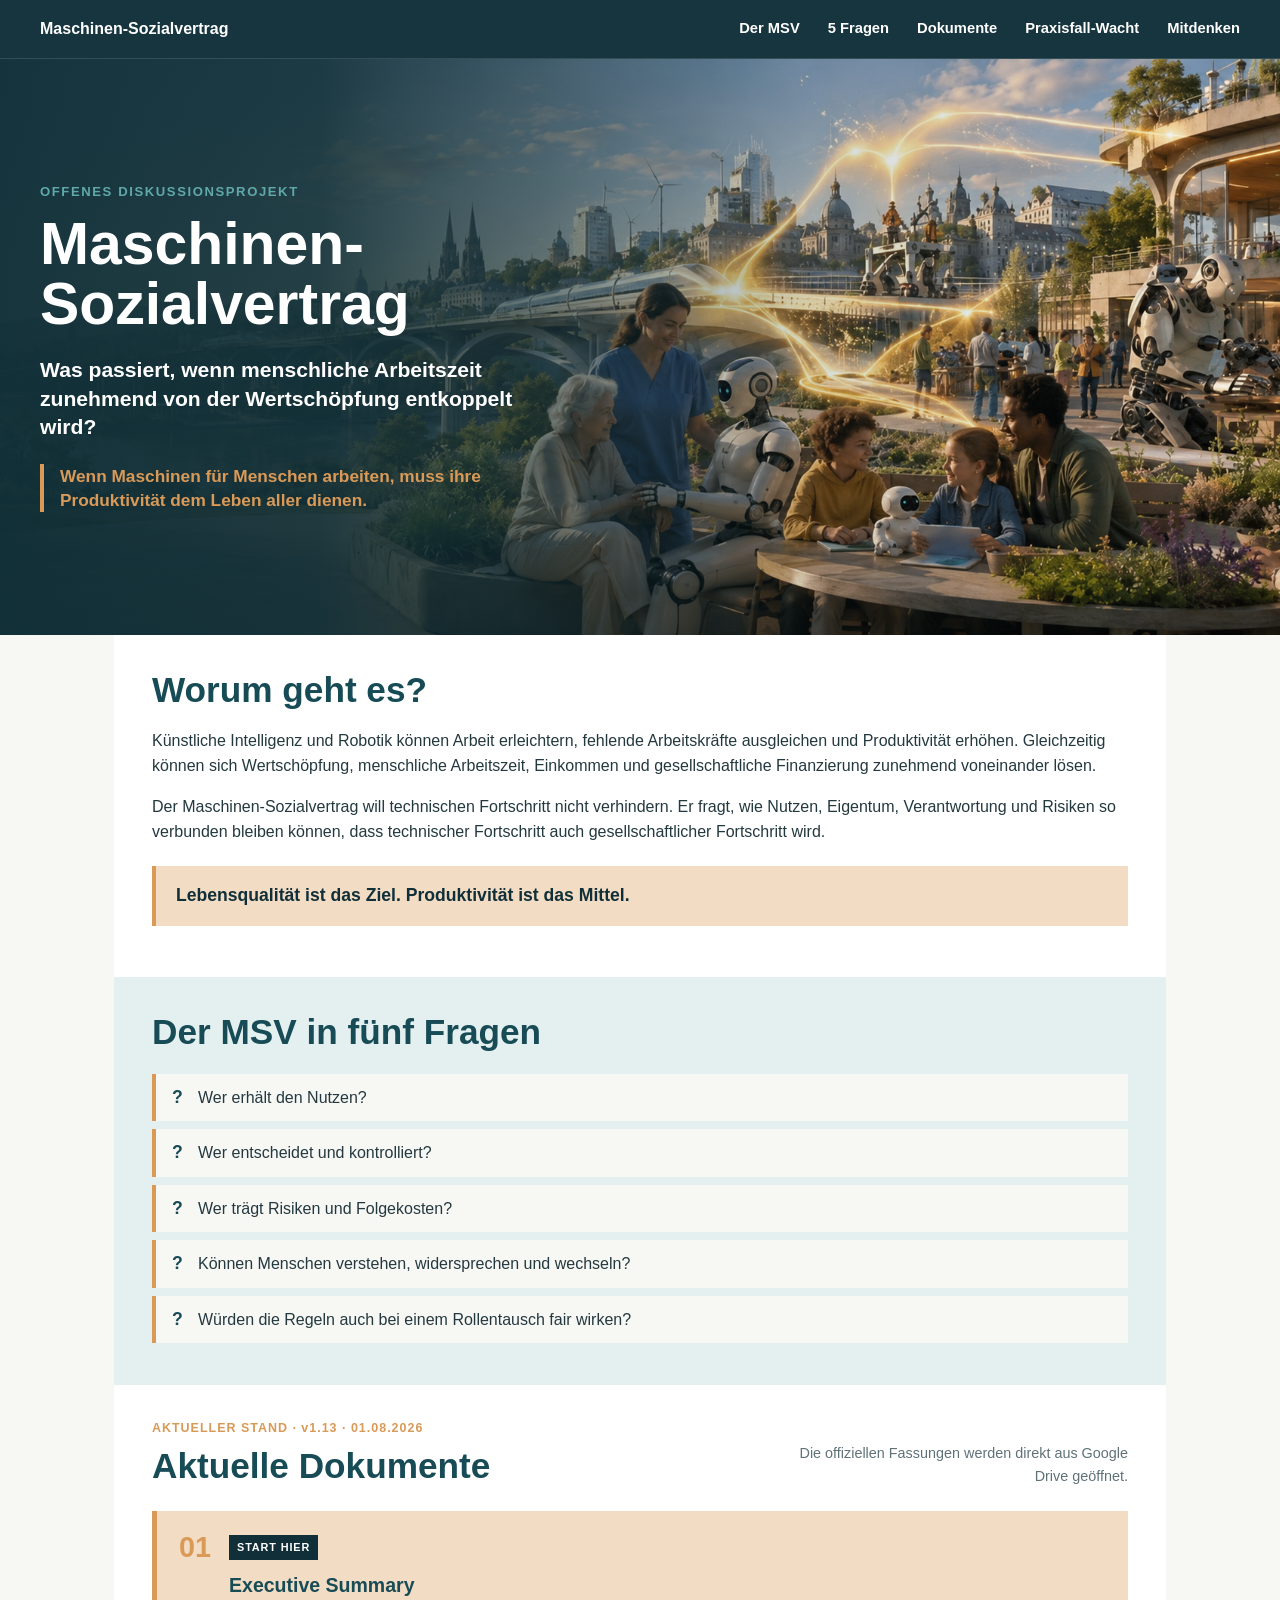
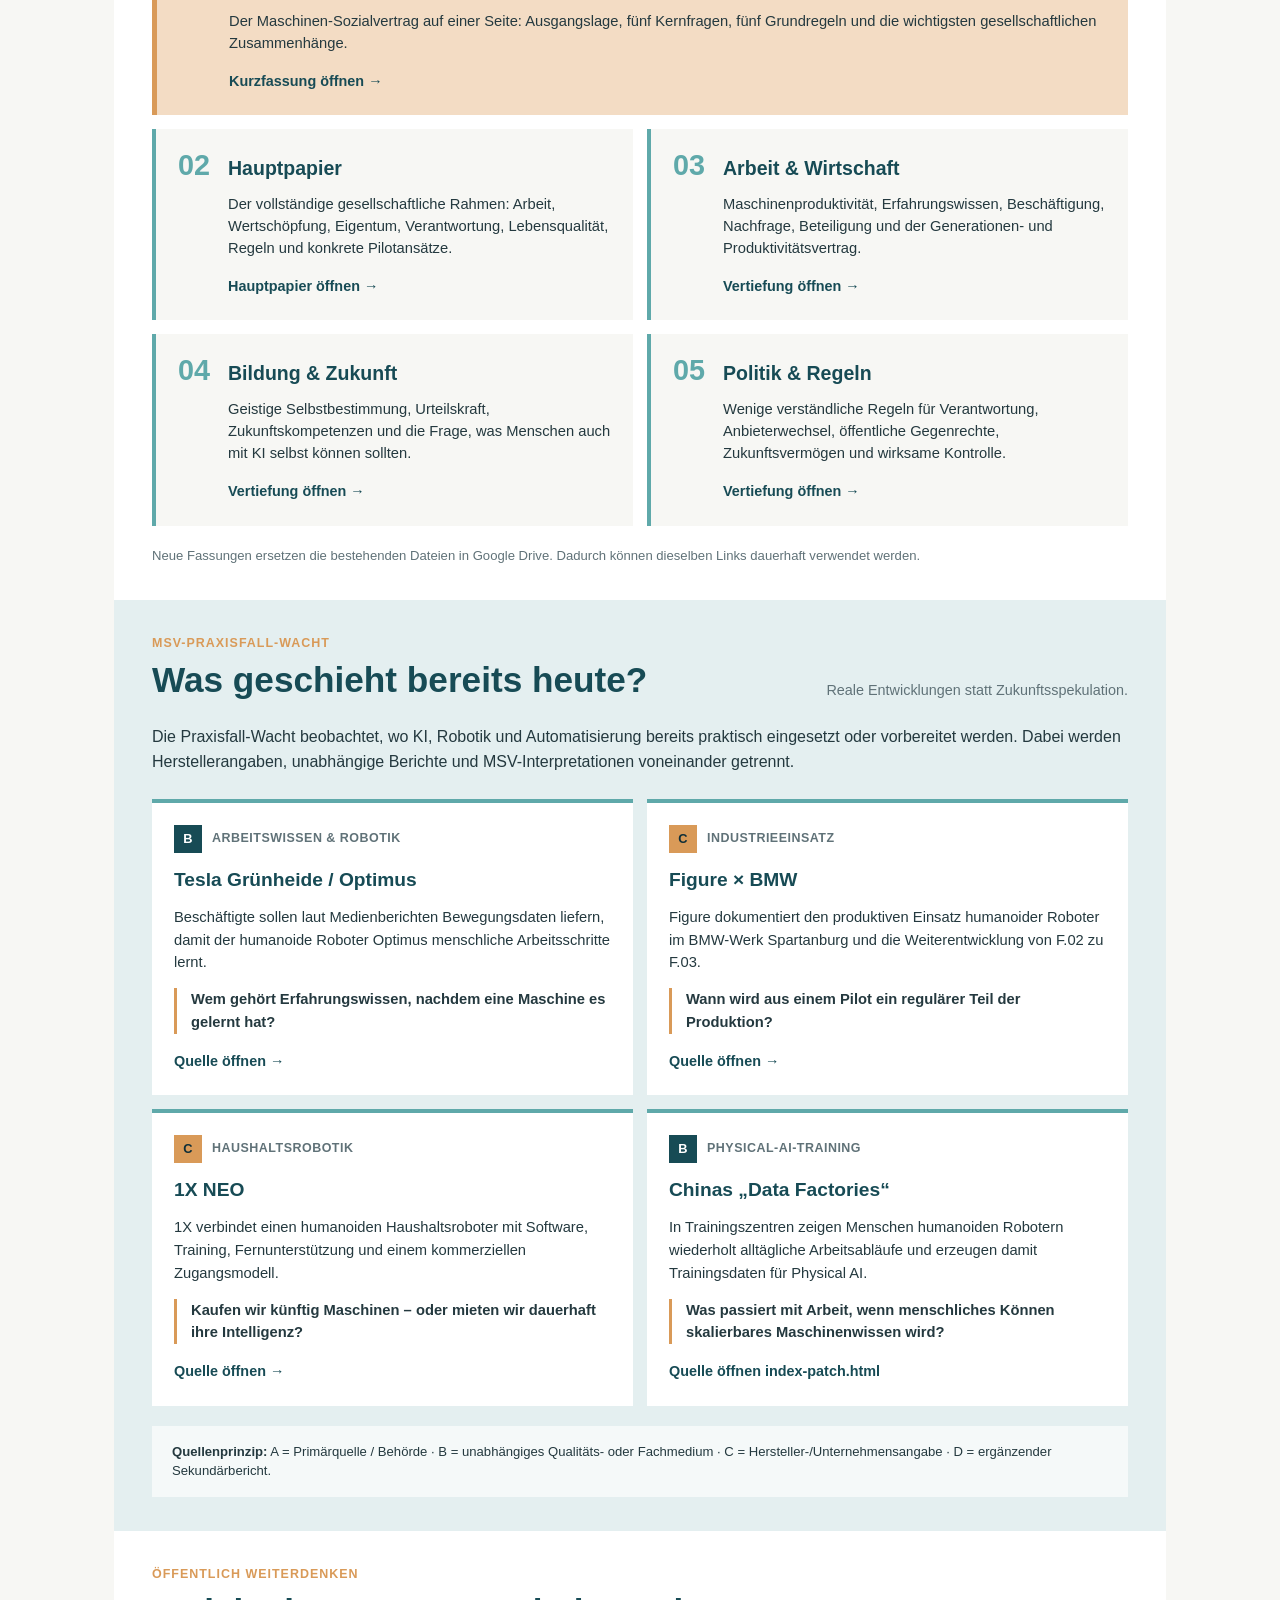
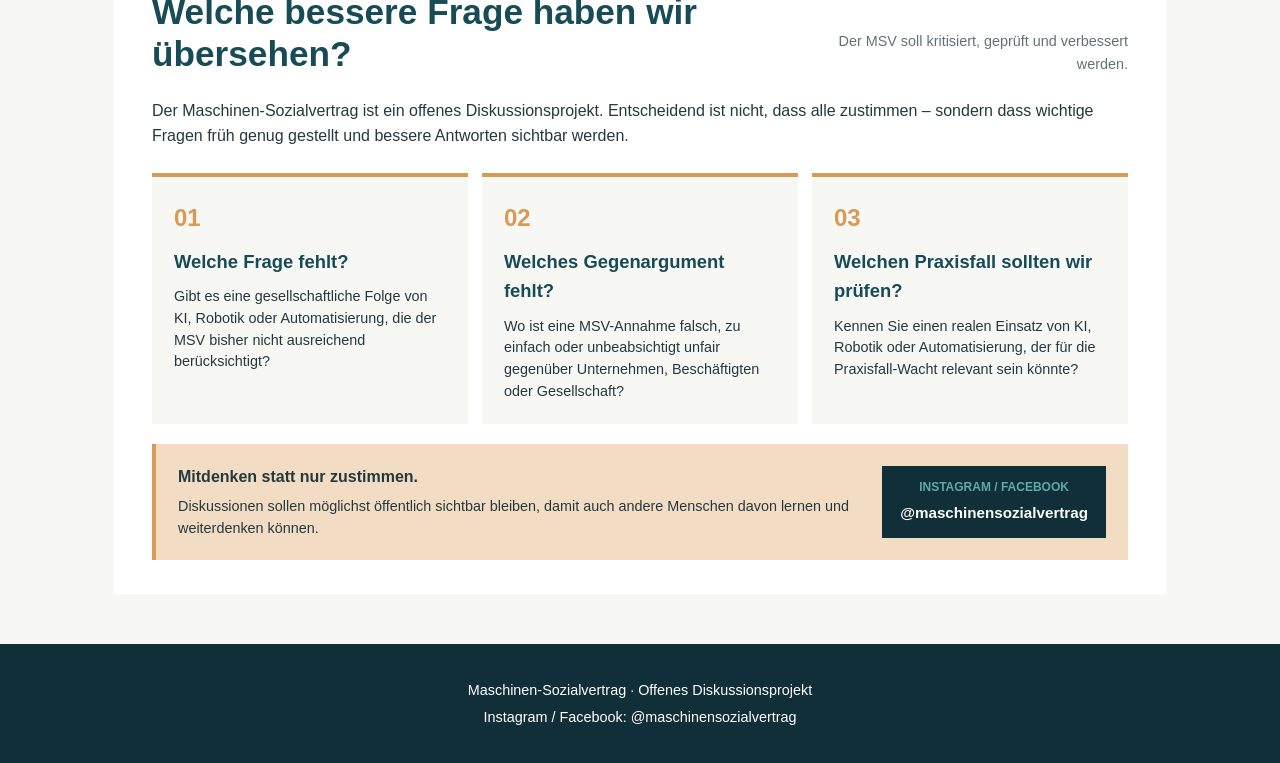
==== index.html @ fd2725a0 "Update index.html" ====
<!DOCTYPE html>
<html lang="de">
<link rel="stylesheet" href="styles.css">
  <head>
  <meta charset="UTF-8">
  <meta name="viewport" content="width=device-width, initial-scale=1.0">

  <title>Maschinen-Sozialvertrag</title>

  <meta
    name="description"
    content="Der Maschinen-Sozialvertrag – ein offenes Diskussionsprojekt über KI, Robotik, Arbeit, Produktivität, Eigentum und gesellschaftliche Teilhabe."
  >
</head>

<body>

<nav class="site-nav">
  <div class="nav-inner">

    <a class="nav-brand" href="#top">
      Maschinen-Sozialvertrag
    </a>

    <div class="nav-links">
      <a href="#msv">Der MSV</a>
      <a href="#fragen">5 Fragen</a>
      <a href="#dokumente">Dokumente</a>
      <a href="#praxisfall">Praxisfall-Wacht</a>
      <a href="#mitdenken">Mitdenken</a>
    </div>

  </div>
</nav>

<header class="hero" id="top">

  <div class="hero-image">
    <img
      src="assets/hero-msv-zukunft.png"
      alt="Menschen, Robotik, Bildung, Pflege, Infrastruktur und Natur als gemeinsame Zukunftsvision"
    >
  </div>

  <div class="hero-overlay">

    <div class="hero-content">

      <div class="hero-text">

        <p class="hero-label">
          OFFENES DISKUSSIONSPROJEKT
        </p>

        <h1>
          Maschinen-Sozialvertrag
        </h1>

        <p class="hero-question">
          Was passiert, wenn menschliche Arbeitszeit zunehmend
          von der Wertschöpfung entkoppelt wird?
        </p>

        <p class="hero-thesis">
          Wenn Maschinen für Menschen arbeiten,
          muss ihre Produktivität dem Leben aller dienen.
        </p>

      </div>

    </div>

  </div>

</header>

</header>

  <main>

<section id="msv">
  <h2>Worum geht es?</h2>

  <p>
    Künstliche Intelligenz und Robotik können Arbeit erleichtern,
    fehlende Arbeitskräfte ausgleichen und Produktivität erhöhen.
    Gleichzeitig können sich Wertschöpfung, menschliche Arbeitszeit,
    Einkommen und gesellschaftliche Finanzierung zunehmend voneinander lösen.
  </p>

  <p>
    Der Maschinen-Sozialvertrag will technischen Fortschritt nicht verhindern.
    Er fragt, wie Nutzen, Eigentum, Verantwortung und Risiken so verbunden
    bleiben können, dass technischer Fortschritt auch gesellschaftlicher
    Fortschritt wird.
  </p>

  <p class="key-sentence">
    Lebensqualität ist das Ziel. Produktivität ist das Mittel.
  </p>
</section>

<section id="fragen">
      <h2>Der MSV in fünf Fragen</h2>

      <ul>
        <li>Wer erhält den Nutzen?</li>
        <li>Wer entscheidet und kontrolliert?</li>
        <li>Wer trägt Risiken und Folgekosten?</li>
        <li>Können Menschen verstehen, widersprechen und wechseln?</li>
        <li>Würden die Regeln auch bei einem Rollentausch fair wirken?</li>
      </ul>
    </section>

<section id="dokumente" class="documents-section">

  <div class="section-heading">
    <div>
      <p class="section-kicker">AKTUELLER STAND · v1.13 · 01.08.2026</p>
      <h2>Aktuelle Dokumente</h2>
    </div>

    <p class="documents-note">
      Die offiziellen Fassungen werden direkt aus Google Drive geöffnet.
    </p>
  </div>


  <!-- EXECUTIVE SUMMARY -->

  <a
    class="document-card document-card-featured"
    href="https://drive.google.com/file/d/1GbHyioNQLmoqcVIiDAAwm7svmA0LhRkA/view?usp=drive_link"
    target="_blank"
    rel="noopener noreferrer"
  >

    <div class="document-number">01</div>

    <div class="document-content">
      <span class="document-badge">START HIER</span>

      <h3>Executive Summary</h3>

      <p>
        Der Maschinen-Sozialvertrag auf einer Seite:
        Ausgangslage, fünf Kernfragen, fünf Grundregeln
        und die wichtigsten gesellschaftlichen Zusammenhänge.
      </p>

      <span class="document-link">
        Kurzfassung öffnen →
      </span>
    </div>

  </a>


  <!-- WEITERE DOKUMENTE -->

  <div class="document-grid">

    <a
      class="document-card"
      href="https://drive.google.com/file/d/1z4O2Sq0KowBFNxK3-RKgYRv2dU5HDgee/view?usp=drive_link"
      target="_blank"
      rel="noopener noreferrer"
    >
      <div class="document-number">02</div>

      <div class="document-content">
        <h3>Hauptpapier</h3>

        <p>
          Der vollständige gesellschaftliche Rahmen:
          Arbeit, Wertschöpfung, Eigentum, Verantwortung,
          Lebensqualität, Regeln und konkrete Pilotansätze.
        </p>

        <span class="document-link">
          Hauptpapier öffnen →
        </span>
      </div>
    </a>


    <a
      class="document-card"
      href="https://drive.google.com/file/d/1X9Wtpalcb84-4y77hC5tTXEwxVjBYwqo/view?usp=drive_link"
      target="_blank"
      rel="noopener noreferrer"
    >
      <div class="document-number">03</div>

      <div class="document-content">
        <h3>Arbeit &amp; Wirtschaft</h3>

        <p>
          Maschinenproduktivität, Erfahrungswissen,
          Beschäftigung, Nachfrage, Beteiligung
          und der Generationen- und Produktivitätsvertrag.
        </p>

        <span class="document-link">
          Vertiefung öffnen →
        </span>
      </div>
    </a>


    <a
      class="document-card"
      href="https://drive.google.com/file/d/1HUsz7fVbnjDz-fP8X71SL_1HAmDeggac/view?usp=drive_link"
      target="_blank"
      rel="noopener noreferrer"
    >
      <div class="document-number">04</div>

      <div class="document-content">
        <h3>Bildung &amp; Zukunft</h3>

        <p>
          Geistige Selbstbestimmung, Urteilskraft,
          Zukunftskompetenzen und die Frage,
          was Menschen auch mit KI selbst können sollten.
        </p>

        <span class="document-link">
          Vertiefung öffnen →
        </span>
      </div>
    </a>


    <a
      class="document-card"
      href="https://drive.google.com/file/d/1q732pFcNeQPf8j9BF7kBvAkyGVcC6tcb/view?usp=drive_link"
      target="_blank"
      rel="noopener noreferrer"
    >
      <div class="document-number">05</div>

      <div class="document-content">
        <h3>Politik &amp; Regeln</h3>

        <p>
          Wenige verständliche Regeln für Verantwortung,
          Anbieterwechsel, öffentliche Gegenrechte,
          Zukunftsvermögen und wirksame Kontrolle.
        </p>

        <span class="document-link">
          Vertiefung öffnen →
        </span>
      </div>
    </a>

  </div>


  <p class="documents-footer-note">
    Neue Fassungen ersetzen die bestehenden Dateien in Google Drive.
    Dadurch können dieselben Links dauerhaft verwendet werden.
  </p>

</section>

<section id="praxisfall" class="watch-section">

  <div class="section-heading">
    <div>
      <p class="section-kicker">MSV-PRAXISFALL-WACHT</p>
      <h2>Was geschieht bereits heute?</h2>
    </div>

    <p class="documents-note">
      Reale Entwicklungen statt Zukunftsspekulation.
    </p>
  </div>

  <p>
    Die Praxisfall-Wacht beobachtet, wo KI, Robotik und Automatisierung
    bereits praktisch eingesetzt oder vorbereitet werden. Dabei werden
    Herstellerangaben, unabhängige Berichte und MSV-Interpretationen
    voneinander getrennt.
  </p>

  <div class="watch-grid">

    <article class="watch-card">
      <div class="watch-meta">
        <span class="source-badge source-b">B</span>
        <span>Arbeitswissen &amp; Robotik</span>
      </div>

      <h3>Tesla Grünheide / Optimus</h3>

      <p>
        Beschäftigte sollen laut Medienberichten Bewegungsdaten liefern,
        damit der humanoide Roboter Optimus menschliche Arbeitsschritte lernt.
      </p>

      <p class="watch-question">
        Wem gehört Erfahrungswissen, nachdem eine Maschine es gelernt hat?
      </p>

      <a
        href="https://www.handelsblatt.com/unternehmen/industrie/tesla-deutsche-mitarbeiter-sollen-humanoiden-roboter-optimus-einarbeiten/100240870.html"
        target="_blank"
        rel="noopener noreferrer"
      >
        Quelle öffnen →
      </a>
    </article>


    <article class="watch-card">
      <div class="watch-meta">
        <span class="source-badge source-c">C</span>
        <span>Industrieeinsatz</span>
      </div>

      <h3>Figure × BMW</h3>

      <p>
        Figure dokumentiert den produktiven Einsatz humanoider Roboter
        im BMW-Werk Spartanburg und die Weiterentwicklung von F.02 zu F.03.
      </p>

      <p class="watch-question">
        Wann wird aus einem Pilot ein regulärer Teil der Produktion?
      </p>

      <a
        href="https://www.figure.ai/news/production-at-bmw"
        target="_blank"
        rel="noopener noreferrer"
      >
        Quelle öffnen →
      </a>
    </article>


    <article class="watch-card">
      <div class="watch-meta">
        <span class="source-badge source-c">C</span>
        <span>Haushaltsrobotik</span>
      </div>

      <h3>1X NEO</h3>

      <p>
        1X verbindet einen humanoiden Haushaltsroboter mit Software,
        Training, Fernunterstützung und einem kommerziellen Zugangsmodell.
      </p>

      <p class="watch-question">
        Kaufen wir künftig Maschinen – oder mieten wir dauerhaft ihre Intelligenz?
      </p>

      <a
        href="https://www.1x.tech/neo"
        target="_blank"
        rel="noopener noreferrer"
      >
        Quelle öffnen →
      </a>
    </article>


    <article class="watch-card">
      <div class="watch-meta">
        <span class="source-badge source-b">B</span>
        <span>Physical-AI-Training</span>
      </div>

      <h3>Chinas „Data Factories“</h3>

      <p>
        In Trainingszentren zeigen Menschen humanoiden Robotern wiederholt
        alltägliche Arbeitsabläufe und erzeugen damit Trainingsdaten für Physical AI.
      </p>

      <p class="watch-question">
        Was passiert mit Arbeit, wenn menschliches Können skalierbares Maschinenwissen wird?
      </p>

      <a
        href="https://restofworld.org/2026/china-robots-training-centers-workers/"
        target="_blank"
        rel="noopener noreferrer"
      >
        Quelle öffnen index-patch.html
      </a>
    </article>

  </div>

  <div class="watch-principle">
    <strong>Quellenprinzip:</strong>
    A = Primärquelle / Behörde ·
    B = unabhängiges Qualitäts- oder Fachmedium ·
    C = Hersteller-/Unternehmensangabe ·
    D = ergänzender Sekundärbericht.
  </div>

</section>

<section id="mitdenken" class="think-section">

  <div class="section-heading">
    <div>
      <p class="section-kicker">ÖFFENTLICH WEITERDENKEN</p>
      <h2>Welche bessere Frage haben wir übersehen?</h2>
    </div>

    <p class="documents-note">
      Der MSV soll kritisiert, geprüft und verbessert werden.
    </p>
  </div>

  <p>
    Der Maschinen-Sozialvertrag ist ein offenes Diskussionsprojekt.
    Entscheidend ist nicht, dass alle zustimmen – sondern dass wichtige
    Fragen früh genug gestellt und bessere Antworten sichtbar werden.
  </p>

  <div class="think-grid">

    <div class="think-card">
      <span class="think-number">01</span>
      <h3>Welche Frage fehlt?</h3>
      <p>
        Gibt es eine gesellschaftliche Folge von KI, Robotik oder
        Automatisierung, die der MSV bisher nicht ausreichend berücksichtigt?
      </p>
    </div>

    <div class="think-card">
      <span class="think-number">02</span>
      <h3>Welches Gegenargument fehlt?</h3>
      <p>
        Wo ist eine MSV-Annahme falsch, zu einfach oder unbeabsichtigt
        unfair gegenüber Unternehmen, Beschäftigten oder Gesellschaft?
      </p>
    </div>

    <div class="think-card">
      <span class="think-number">03</span>
      <h3>Welchen Praxisfall sollten wir prüfen?</h3>
      <p>
        Kennen Sie einen realen Einsatz von KI, Robotik oder Automatisierung,
        der für die Praxisfall-Wacht relevant sein könnte?
      </p>
    </div>

  </div>

  <div class="think-cta">

    <div>
      <strong>Mitdenken statt nur zustimmen.</strong>
      <p>
        Diskussionen sollen möglichst öffentlich sichtbar bleiben,
        damit auch andere Menschen davon lernen und weiterdenken können.
      </p>
    </div>

    <div class="social-box">
      <span>Instagram / Facebook</span>
      <strong>@maschinensozialvertrag</strong>
    </div>

  </div>

</section>

  </main>

    <footer>
    <p>
      Maschinen-Sozialvertrag · Offenes Diskussionsprojekt
    </p>

    <p>
      Instagram / Facebook: @maschinensozialvertrag
    </p>
  </footer>

</body>
</html>
---- styles.css ----
:root {
  --navy: #102f38;
  --petrol: #174b55;
  --turquoise: #5fa9aa;
  --orange: #d99a58;
  --orange-light: #f3dcc4;
  --blue-light: #e4eff0;
  --background: #f7f7f4;
  --white: #ffffff;
  --text: #24393f;
  --muted: #607278;
}


/* =========================
   GRUNDEINSTELLUNGEN
   ========================= */

* {
  box-sizing: border-box;
}

html {
  scroll-behavior: smooth;
  scroll-padding-top: 88px;
}

body {
  margin: 0;
  font-family: Arial, Helvetica, sans-serif;
  background: var(--background);
  color: var(--text);
  line-height: 1.6;
}


/* =========================
   NAVIGATION
   ========================= */

.site-nav {
  position: sticky;
  top: 0;
  z-index: 100;
  background: rgba(16, 47, 56, 0.97);
  border-bottom: 1px solid rgba(255, 255, 255, 0.12);
}

.nav-inner {
  max-width: 1500px;
  min-height: 58px;
  margin: 0 auto;
  padding: 0 40px;

  display: flex;
  align-items: center;
  justify-content: space-between;
  gap: 30px;
}

.nav-brand {
  color: var(--white);
  text-decoration: none;
  font-size: 1rem;
  font-weight: bold;
  white-space: nowrap;
}

.nav-links {
  display: flex;
  align-items: center;
  gap: 28px;
}

.nav-links a {
  color: var(--white);
  text-decoration: none;
  font-size: 0.92rem;
  font-weight: 600;
  transition: color 0.2s ease;
}

.nav-links a:hover {
  color: var(--orange);
}


/* =========================
   HERO
   ========================= */

.hero {
  position: relative;
  min-height: 64vh;
  display: flex;
  align-items: stretch;
  overflow: hidden;
  background: var(--navy);
  color: var(--white);
  padding: 0;
  text-align: left;
}

.hero-image {
  position: absolute;
  inset: 0;
}

.hero-image img {
  width: 100%;
  height: 100%;
  object-fit: cover;
  object-position: center center;
  display: block;
}

.hero-overlay {
  position: relative;
  z-index: 1;
  width: 100%;
  display: flex;
  align-items: center;

  background:
    linear-gradient(
      90deg,
      rgba(16, 47, 56, 0.97) 0%,
      rgba(16, 47, 56, 0.91) 25%,
      rgba(16, 47, 56, 0.62) 42%,
      rgba(16, 47, 56, 0.16) 63%,
      rgba(16, 47, 56, 0.02) 100%
    );
}

.hero-content {
  width: 100%;
  margin: 0;
  padding: 58px 40px;
}

.hero-text {
  width: min(590px, 43%);
}

.hero-label {
  margin: 0 0 12px;
  color: var(--turquoise);
  font-size: 0.82rem;
  font-weight: bold;
  letter-spacing: 0.12em;
}

.hero h1 {
  margin: 0 0 22px;
  font-size: clamp(2.7rem, 4.6vw, 4.4rem);
  line-height: 1.02;
}

.hero-question {
  margin: 0 0 22px;
  font-size: clamp(1.15rem, 1.65vw, 1.55rem);
  line-height: 1.35;
  font-weight: bold;
}

.hero-thesis {
  margin: 0;
  padding-left: 16px;
  border-left: 4px solid var(--orange);
  color: var(--orange);
  font-size: clamp(1rem, 1.35vw, 1.25rem);
  line-height: 1.4;
  font-weight: bold;
}


/* =========================
   HAUPTINHALT
   ========================= */

main {
  max-width: 1100px;
  margin: 0 auto;
  padding: 0 24px 50px;
}

section {
  margin: 0;
  padding: 34px 38px;
  background: var(--white);
  border-radius: 0;
}
section + section {
  margin-top: 0;
}

section:nth-of-type(even) {
  background: var(--blue-light);
}

h2 {
  margin-top: 0;
  margin-bottom: 18px;
  color: var(--petrol);
  font-size: clamp(1.55rem, 3vw, 2.2rem);
  line-height: 1.2;
}

p {
  font-size: 1rem;
  line-height: 1.55;
}

ul {
  margin: 20px 0 0;
  padding: 0;
  list-style: none;
}

li {
  position: relative;
  margin: 8px 0;
  padding: 11px 14px 11px 42px;
  background: var(--background);
  border-left: 4px solid var(--orange);
  font-size: 1rem;
}

li::before {
  content: "?";
  position: absolute;
  left: 16px;
  top: 9px;
  color: var(--petrol);
  font-weight: bold;
  font-size: 1.1rem;
}

.key-sentence {
  margin-top: 22px;
  padding: 16px 20px;
  background: var(--orange-light);
  border-left: 4px solid var(--orange);
  color: var(--navy);
  font-size: 1.1rem;
  font-weight: bold;
}

/* =========================
   DOKUMENTE
   ========================= */

.documents-section {
  background: var(--white);
}

.section-heading {
  display: flex;
  justify-content: space-between;
  align-items: flex-end;
  gap: 30px;
  margin-bottom: 24px;
}

.section-heading h2 {
  margin-bottom: 0;
}

.section-kicker {
  margin: 0 0 6px;
  color: var(--orange);
  font-size: 0.78rem;
  font-weight: bold;
  letter-spacing: 0.08em;
}

.documents-note {
  max-width: 360px;
  margin: 0;
  color: var(--muted);
  font-size: 0.9rem;
  text-align: right;
}

.document-grid {
  display: grid;
  grid-template-columns: repeat(2, minmax(0, 1fr));
  gap: 14px;
  margin-top: 14px;
}

.document-card {
  display: flex;
  gap: 18px;

  padding: 22px;

  background: var(--background);
  border-left: 4px solid var(--turquoise);

  color: var(--text);
  text-decoration: none;

  transition:
    transform 0.2s ease,
    box-shadow 0.2s ease,
    border-color 0.2s ease;
}

.document-card:hover {
  transform: translateY(-2px);
  border-left-color: var(--orange);
  box-shadow: 0 8px 24px rgba(16, 47, 56, 0.10);
}

.document-card-featured {
  background: var(--orange-light);
  border-left: 5px solid var(--orange);
}

.document-number {
  flex: 0 0 auto;

  color: var(--turquoise);
  font-size: 1.8rem;
  font-weight: bold;
  line-height: 1;
}

.document-card-featured .document-number {
  color: var(--orange);
}

.document-content h3 {
  margin: 2px 0 8px;

  color: var(--petrol);
  font-size: 1.22rem;
}

.document-content p {
  margin: 0 0 14px;

  color: var(--text);
  font-size: 0.92rem;
  line-height: 1.5;
}

.document-badge {
  display: inline-block;

  margin-bottom: 8px;
  padding: 4px 8px;

  background: var(--navy);
  color: var(--white);

  font-size: 0.68rem;
  font-weight: bold;
  letter-spacing: 0.08em;
}

.document-link {
  color: var(--petrol);
  font-size: 0.9rem;
  font-weight: bold;
}

.document-card:hover .document-link {
  color: var(--orange);
}

.documents-footer-note {
  margin: 20px 0 0;
  color: var(--muted);
  font-size: 0.82rem;
}
/* =========================
   PRAXISFALL-WACHT
   ========================= */

.watch-section {
  background: var(--blue-light);
}

.watch-grid {
  display: grid;
  grid-template-columns: repeat(2, minmax(0, 1fr));
  gap: 14px;
  margin-top: 24px;
}

.watch-card {
  padding: 22px;
  background: var(--white);
  border-top: 4px solid var(--turquoise);
}

.watch-meta {
  display: flex;
  align-items: center;
  gap: 10px;
  margin-bottom: 12px;

  color: var(--muted);
  font-size: 0.78rem;
  font-weight: bold;
  text-transform: uppercase;
  letter-spacing: 0.04em;
}

.source-badge {
  display: inline-flex;
  align-items: center;
  justify-content: center;

  width: 28px;
  height: 28px;

  font-size: 0.8rem;
  font-weight: bold;
}

.source-b {
  background: var(--petrol);
  color: var(--white);
}

.source-c {
  background: var(--orange);
  color: var(--navy);
}

.watch-card h3 {
  margin: 0 0 10px;
  color: var(--petrol);
  font-size: 1.2rem;
}

.watch-card p {
  margin: 0 0 14px;
  font-size: 0.92rem;
}

.watch-question {
  padding-left: 14px;
  border-left: 3px solid var(--orange);
  font-weight: bold;
}

.watch-card a {
  color: var(--petrol);
  text-decoration: none;
  font-size: 0.9rem;
  font-weight: bold;
}

.watch-card a:hover {
  color: var(--orange);
}

.watch-principle {
  margin-top: 20px;
  padding: 16px 20px;

  background: rgba(255, 255, 255, 0.65);
  color: var(--text);

  font-size: 0.82rem;
  line-height: 1.5;
}
/* =========================
   MITDENKEN
   ========================= */

.think-section {
  background: var(--white);
}

.think-grid {
  display: grid;
  grid-template-columns: repeat(3, minmax(0, 1fr));
  gap: 14px;
  margin-top: 24px;
}

.think-card {
  padding: 22px;
  background: var(--background);
  border-top: 4px solid var(--orange);
}

.think-number {
  display: block;
  margin-bottom: 10px;

  color: var(--orange);
  font-size: 1.5rem;
  font-weight: bold;
}

.think-card h3 {
  margin: 0 0 10px;
  color: var(--petrol);
  font-size: 1.15rem;
}

.think-card p {
  margin: 0;
  font-size: 0.9rem;
  line-height: 1.5;
}

.think-cta {
  display: flex;
  justify-content: space-between;
  align-items: center;
  gap: 30px;

  margin-top: 20px;
  padding: 20px 22px;

  background: var(--orange-light);
  border-left: 4px solid var(--orange);
}

.think-cta p {
  margin: 5px 0 0;
  font-size: 0.9rem;
}

.social-box {
  flex: 0 0 auto;
  padding: 12px 18px;
  background: var(--navy);
  color: var(--white);
  text-align: center;
}

.social-box span {
  display: block;
  margin-bottom: 3px;
  color: var(--turquoise);
  font-size: 0.75rem;
  font-weight: bold;
  text-transform: uppercase;
}

.social-box strong {
  font-size: 0.95rem;
}
/* =========================
   FOOTER
   ========================= */

footer {
  background: var(--navy);
  color: var(--white);
  text-align: center;
  padding: 30px 24px;
}

footer p {
  margin: 5px 0;
  font-size: 0.9rem;
}


/* =========================
   MOBILE
   ========================= */

@media (max-width: 700px) {

  .section-heading {
  align-items: flex-start;
  flex-direction: column;
  gap: 8px;
}

.documents-note {
  max-width: none;
  text-align: left;
}

.document-grid {
  grid-template-columns: 1fr;
}

.document-card {
  padding: 18px;
}

.document-number {
  font-size: 1.5rem;
}

  .think-grid {
  grid-template-columns: 1fr;
}

.think-card {
  padding: 18px;
}

.think-cta {
  align-items: stretch;
  flex-direction: column;
  gap: 14px;
}

.social-box {
  width: 100%;
}
  html {
    scroll-padding-top: 125px;
  }

  .nav-inner {
    padding: 10px 18px;
    align-items: flex-start;
    flex-direction: column;
    gap: 8px;
  }

  .nav-links {
    width: 100%;
    gap: 14px;
    overflow-x: auto;
    padding-bottom: 4px;
  }

  .nav-links a {
    font-size: 0.82rem;
    white-space: nowrap;
  }

  .hero {
    min-height: 68vh;
  }

  .hero-image img {
    object-position: 62% center;
  }

  .hero-overlay {
    background:
      linear-gradient(
        180deg,
        rgba(16, 47, 56, 0.38) 0%,
        rgba(16, 47, 56, 0.72) 40%,
        rgba(16, 47, 56, 0.97) 100%
      );
  }

  .hero-content {
    width: 100%;
    padding: 48px 22px 40px;
  }

  .hero-text {
    width: 100%;
  }

  .hero h1 {
    font-size: clamp(2.35rem, 11vw, 3.5rem);
  }

  .hero-question {
    font-size: 1.15rem;
  }

  .hero-thesis {
    font-size: 1rem;
  }

  main {
    padding-left: 14px;
    padding-right: 14px;
  }
.watch-grid {
  grid-template-columns: 1fr;
}

.watch-card {
  padding: 18px;
}
section {
  margin: 0;
  padding: 24px 20px;
}

  section[id] {
    scroll-margin-top: 125px;
  }
}
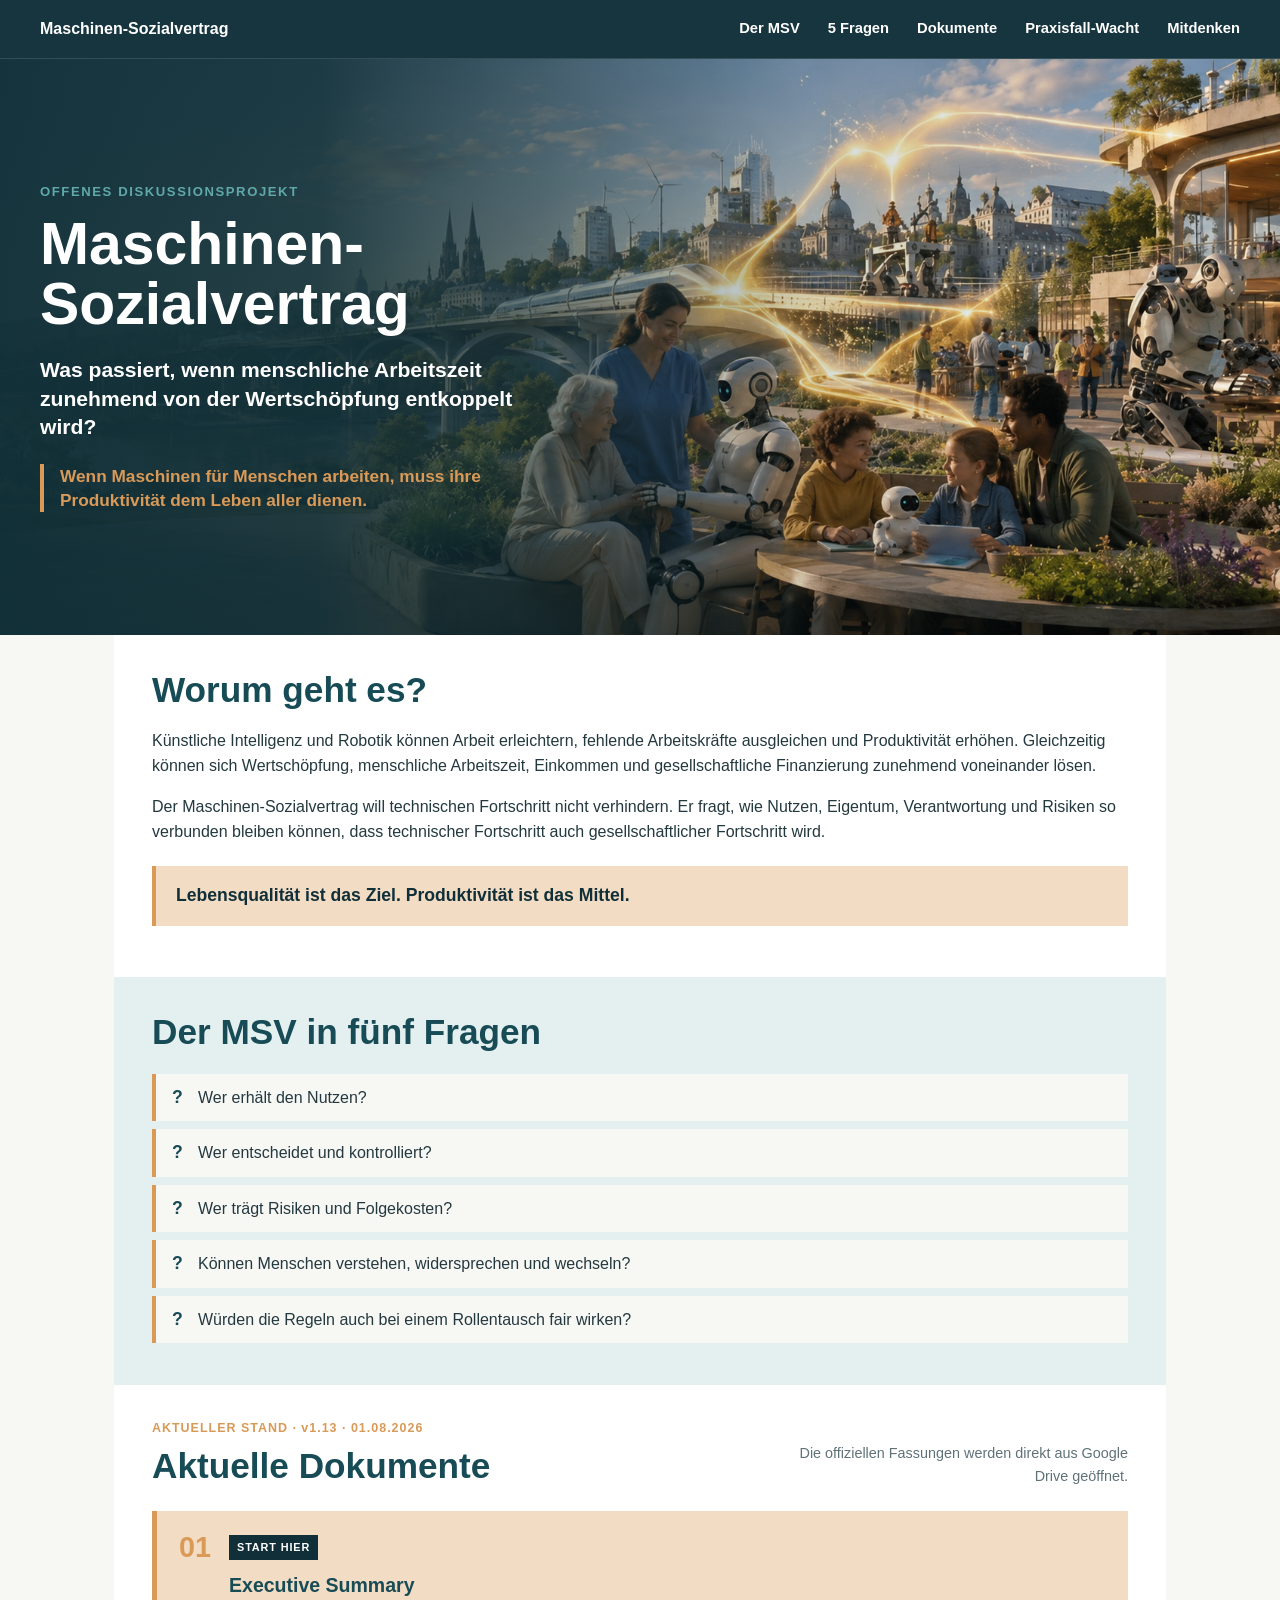
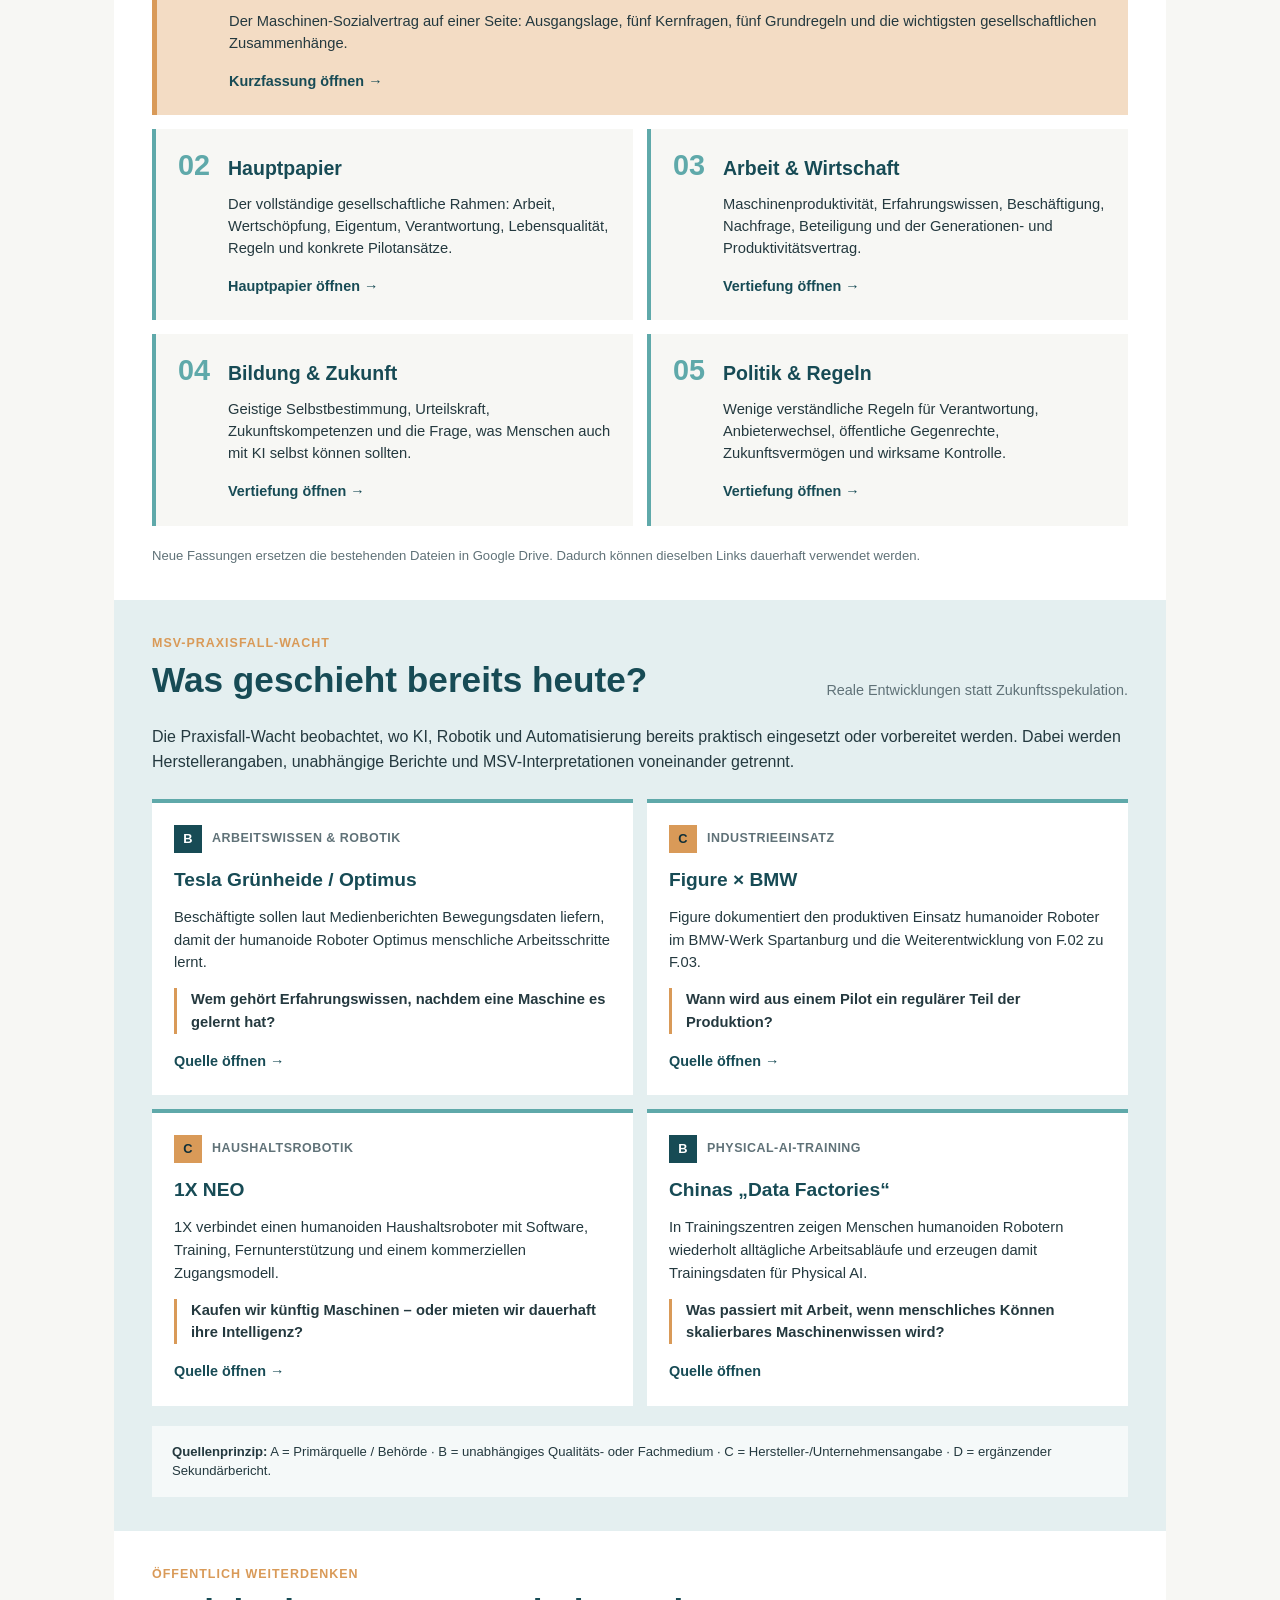
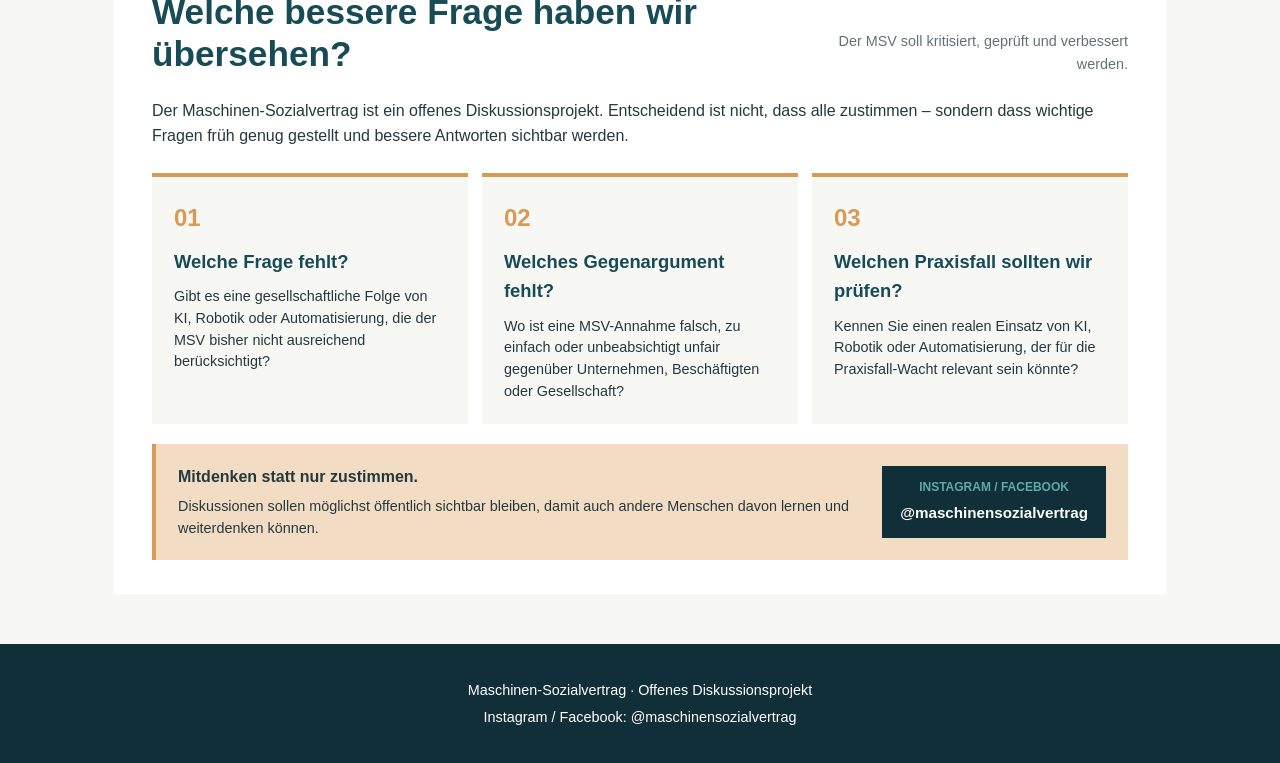
==== commit c671e269: "Update index.html" ====
--- a/index.html
+++ b/index.html
@@ -390,7 +390,7 @@
         target="_blank"
         rel="noopener noreferrer"
       >
-        Quelle öffnen index-patch.html
+        Quelle öffnen
       </a>
     </article>
 
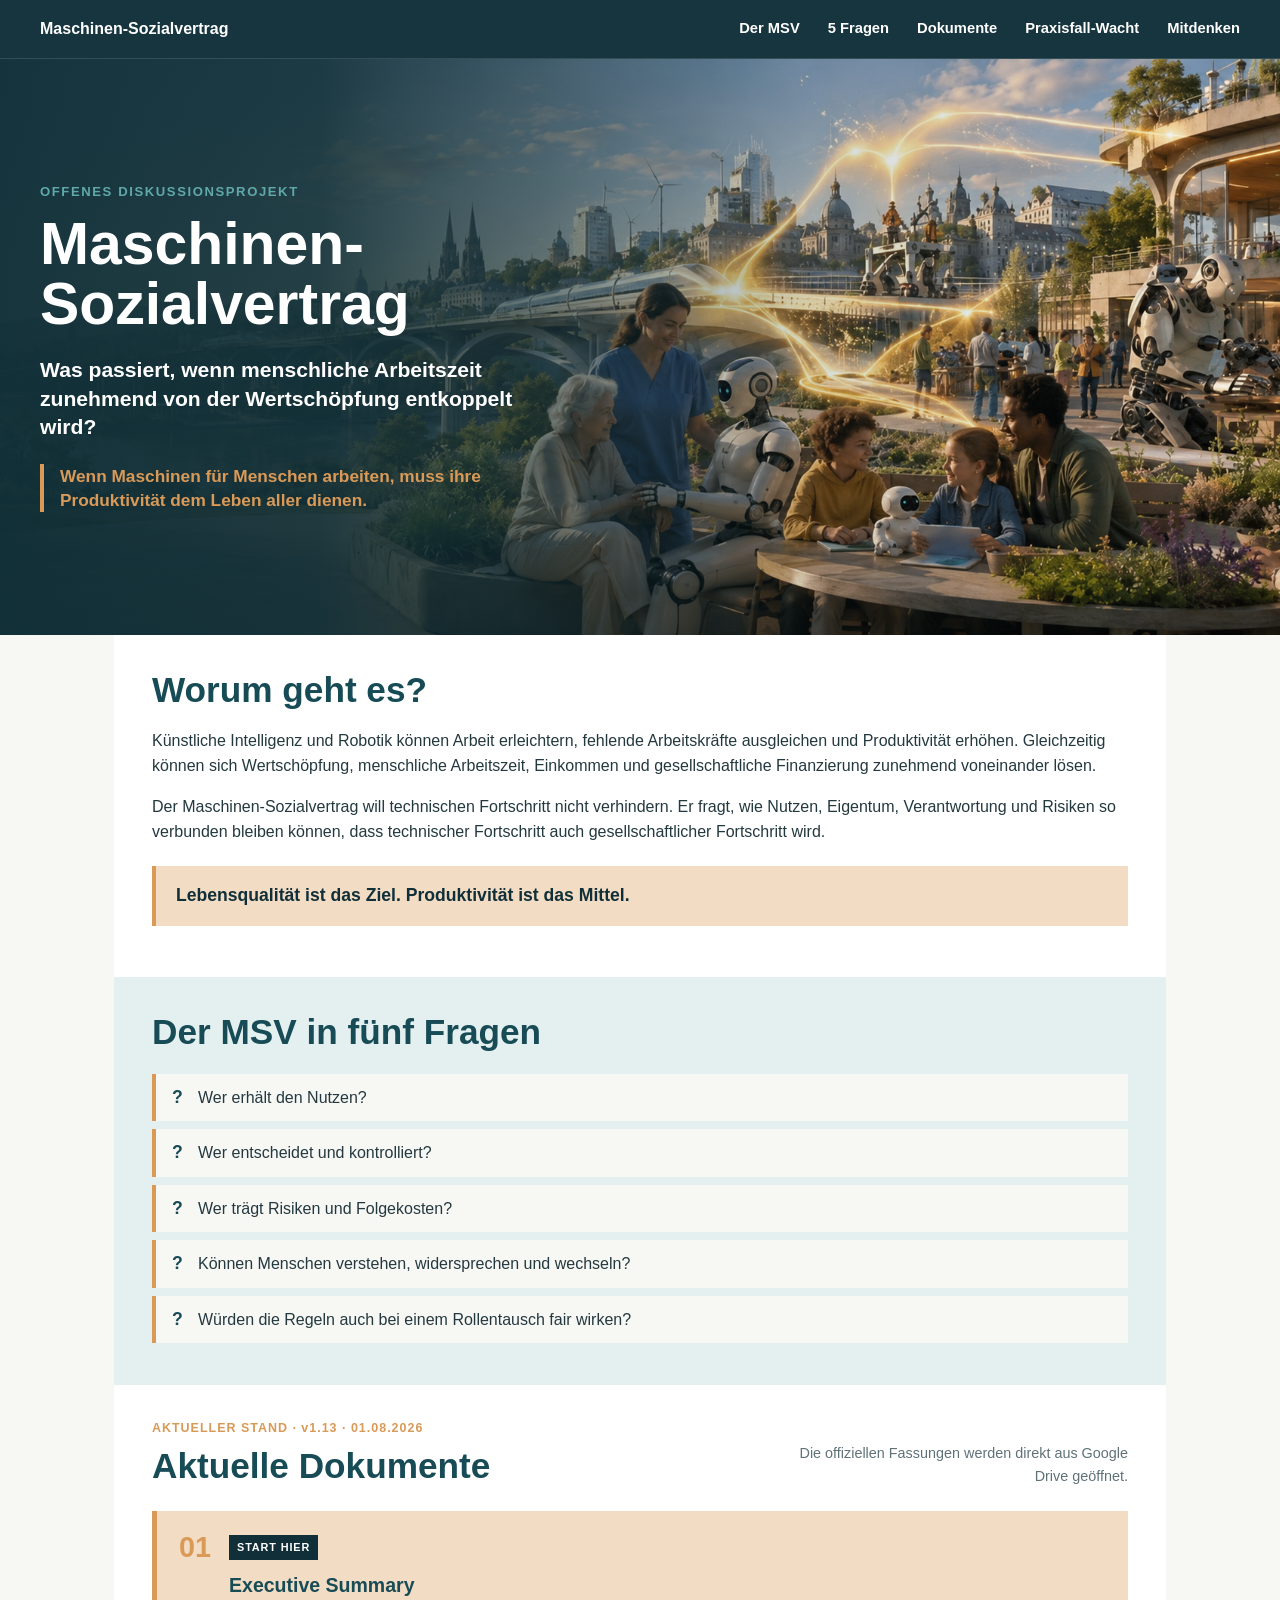
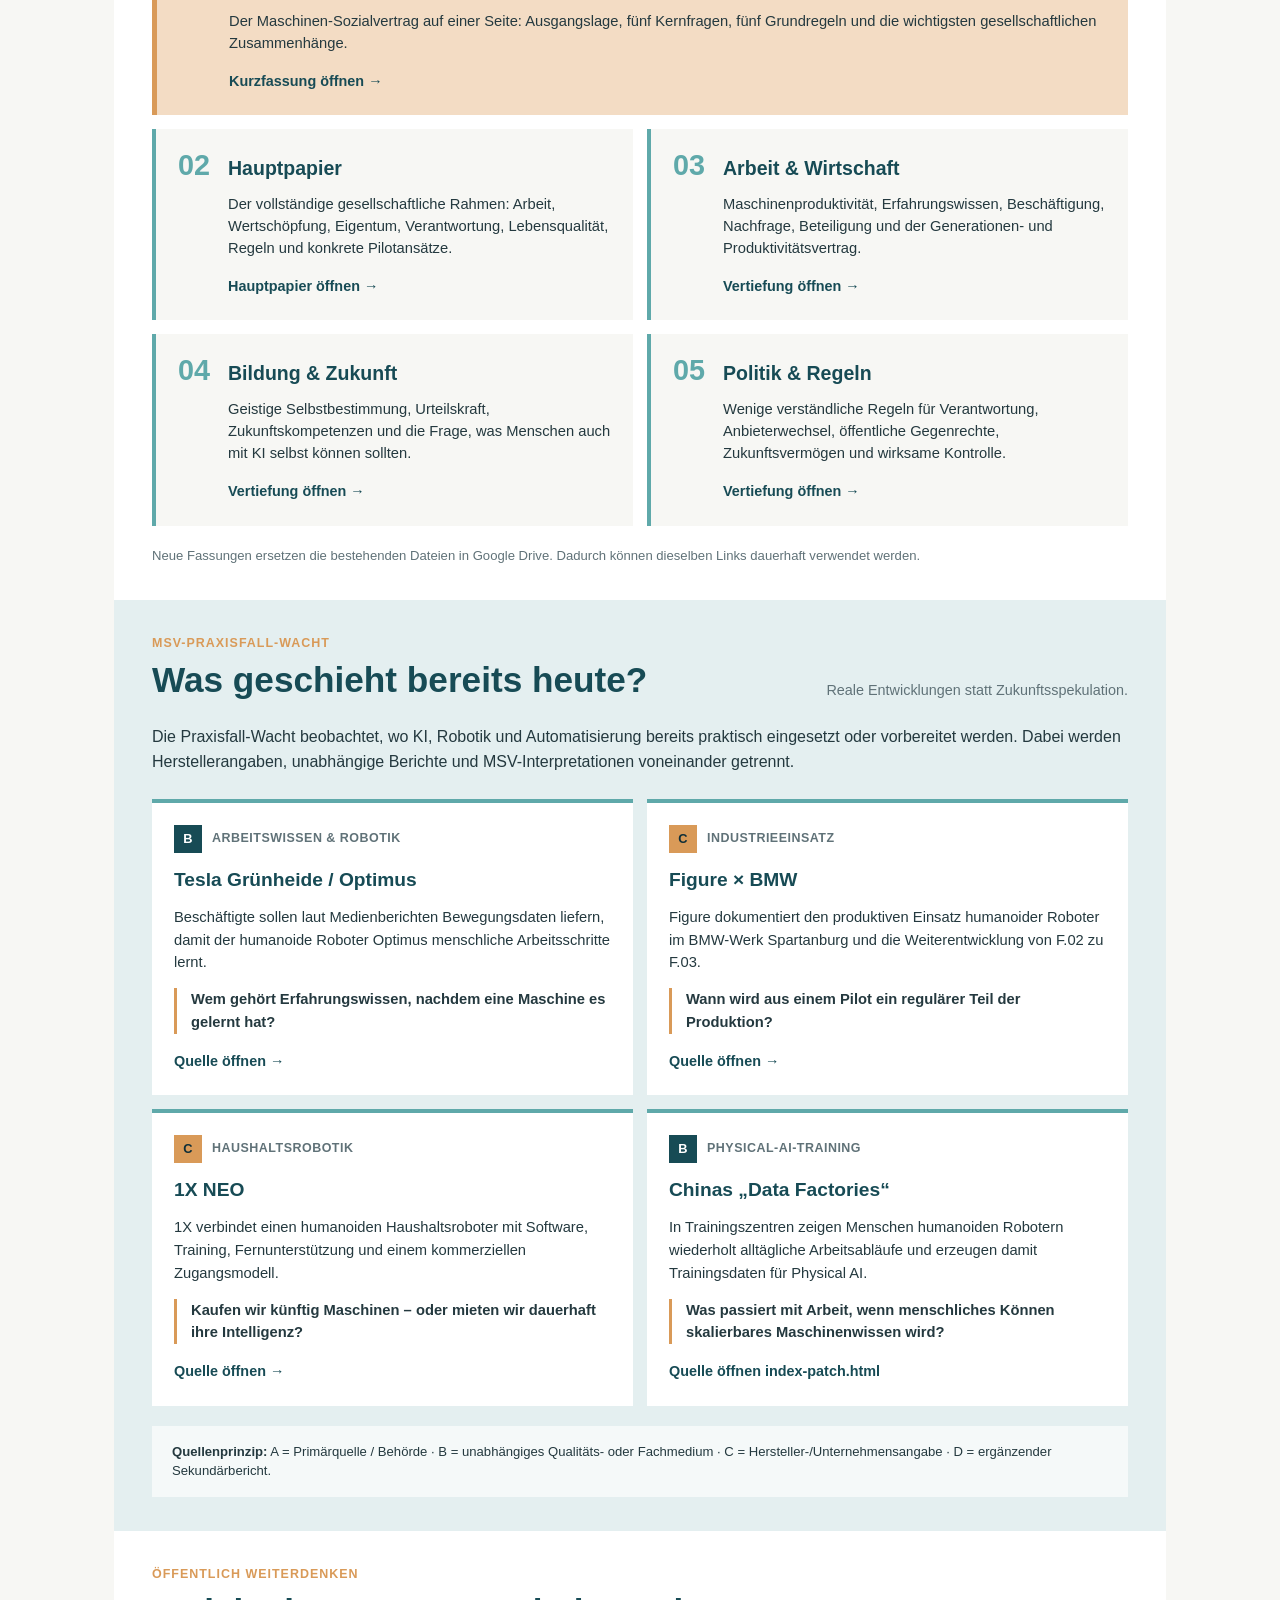
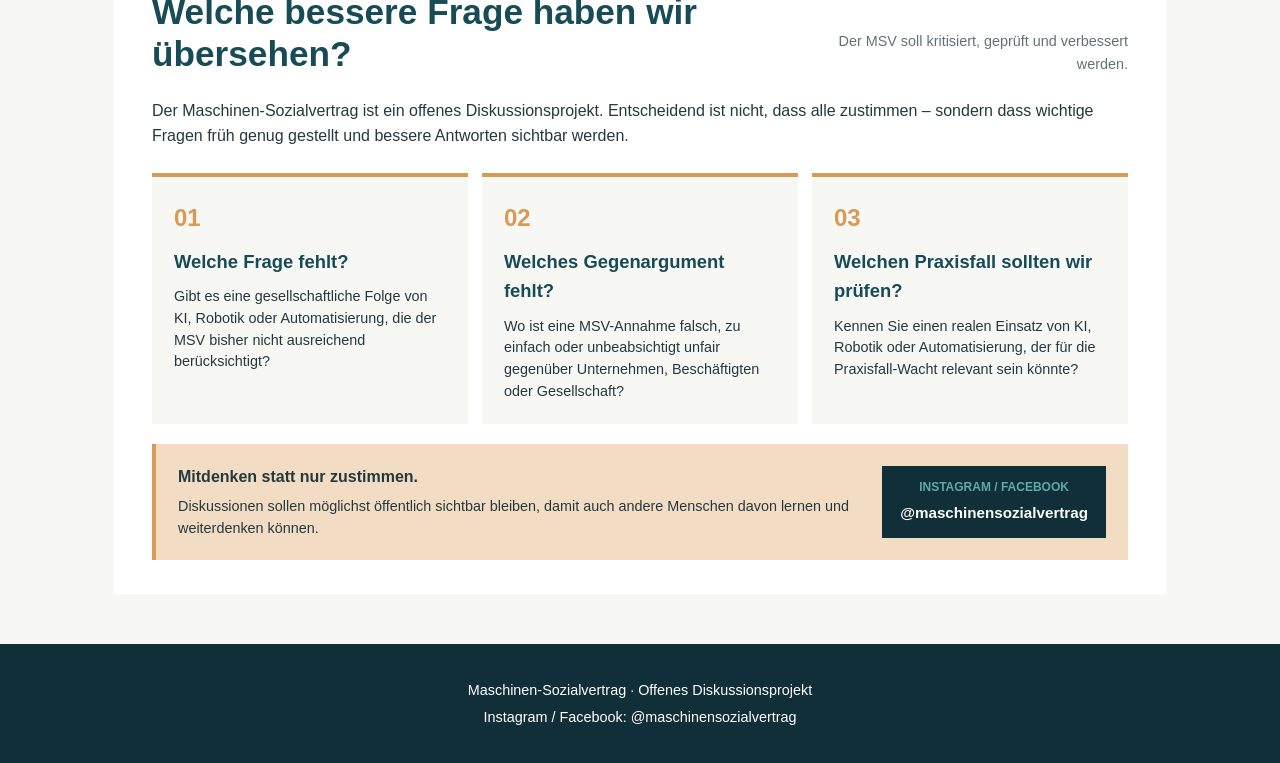
==== commit 7df087f9: "Update index.html" ====
--- a/index.html
+++ b/index.html
@@ -390,7 +390,7 @@
         target="_blank"
         rel="noopener noreferrer"
       >
-        Quelle öffnen
+        Quelle öffnen index-patch.html
       </a>
     </article>
 
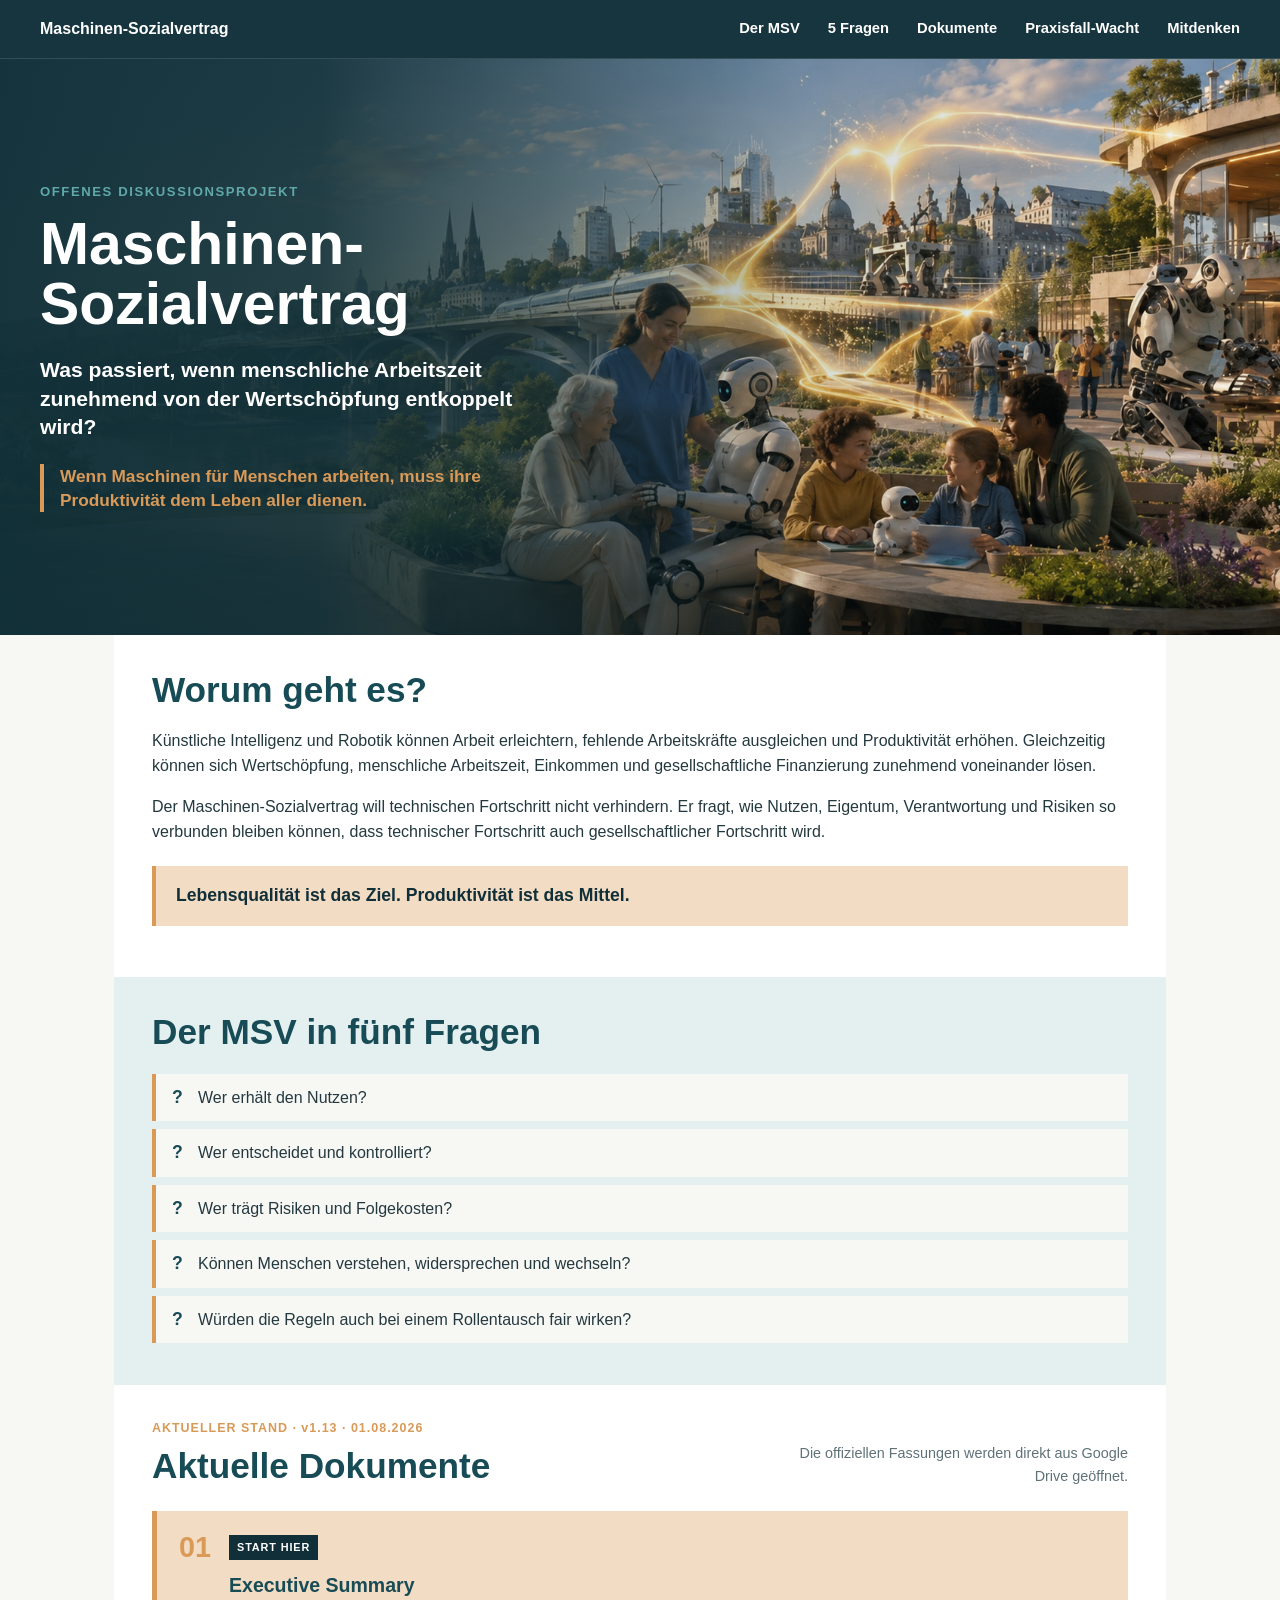
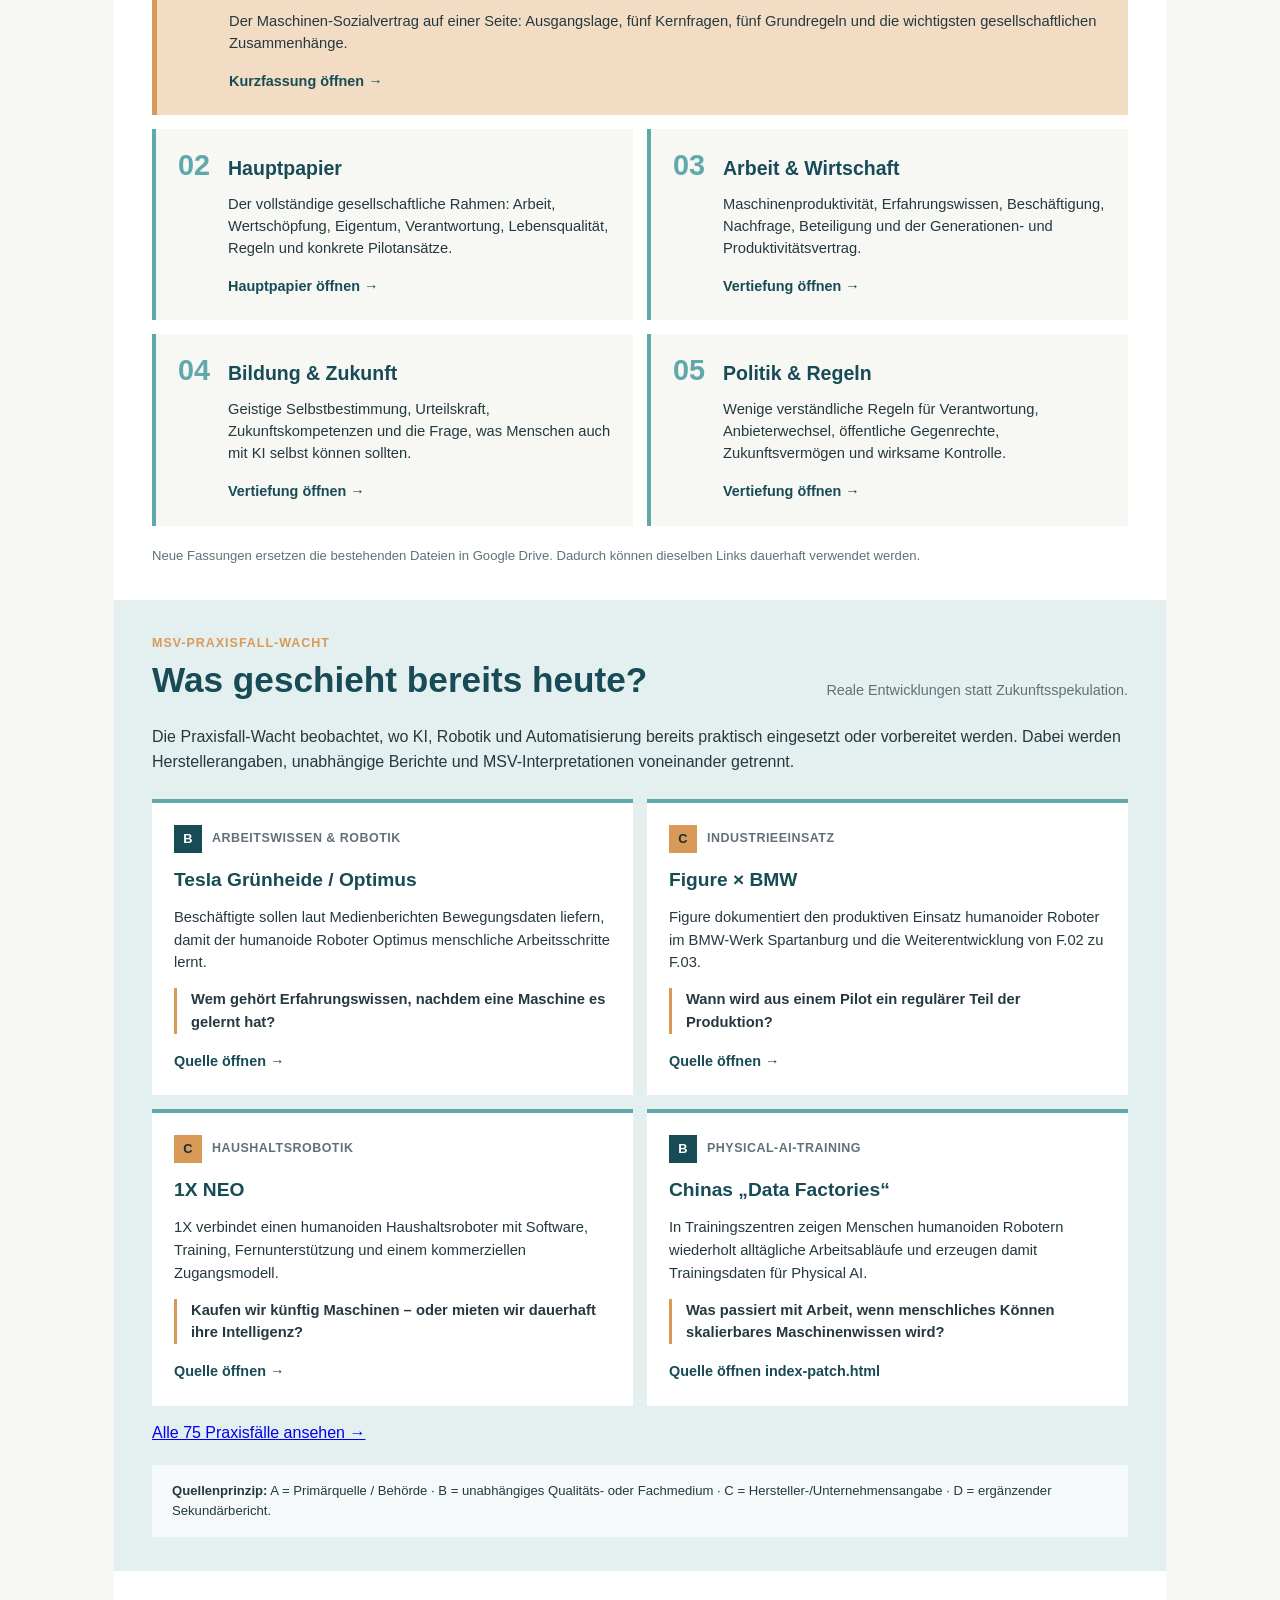
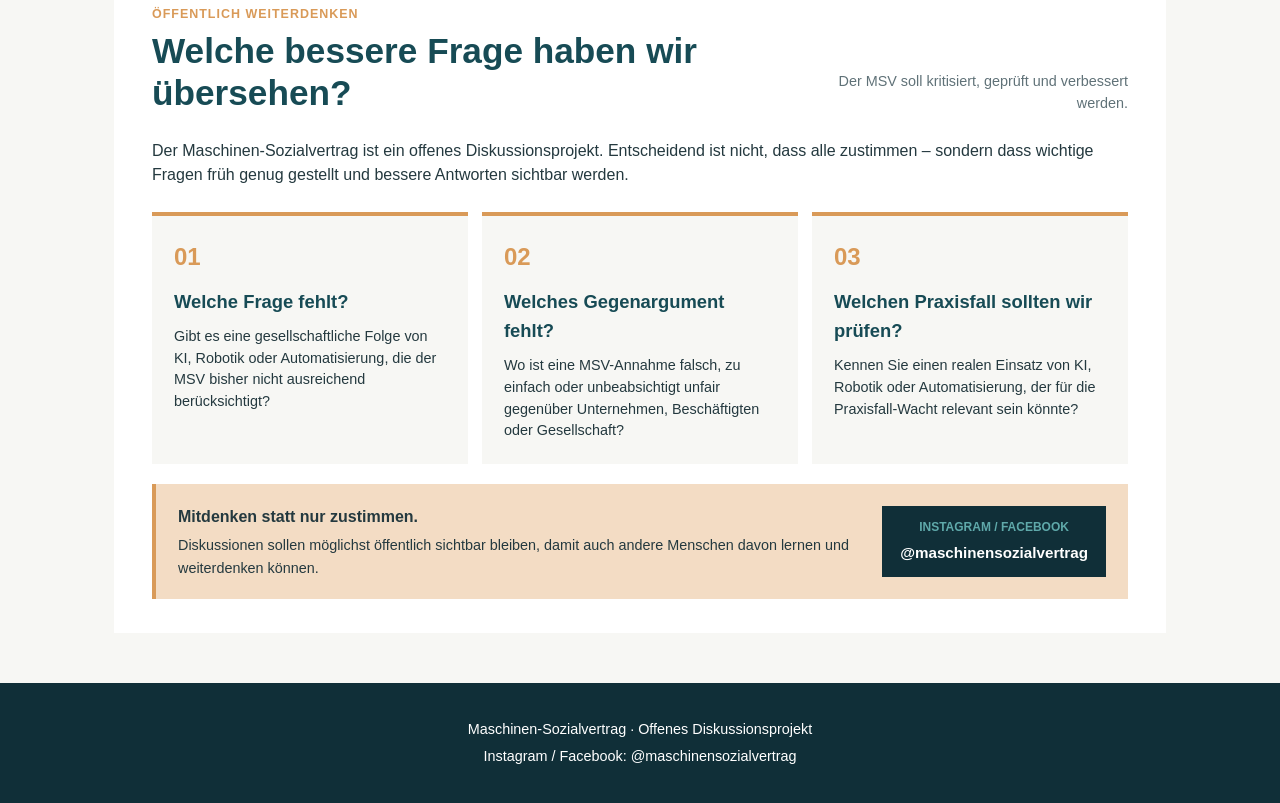
==== commit d2a704f7: "Update index.html" ====
--- a/index.html
+++ b/index.html
@@ -26,7 +26,7 @@
       <a href="#msv">Der MSV</a>
       <a href="#fragen">5 Fragen</a>
       <a href="#dokumente">Dokumente</a>
-      <a href="#praxisfall">Praxisfall-Wacht</a>
+      <a href="praxisfall-wacht.html">Praxisfall-Wacht</a>
       <a href="#mitdenken">Mitdenken</a>
     </div>
 
@@ -394,6 +394,12 @@
       </a>
     </article>
 
+    <div class="watch-more">
+  <a class="watch-more-button" href="praxisfall-wacht.html">
+    Alle 75 Praxisfälle ansehen →
+  </a>
+</div>
+
   </div>
 
   <div class="watch-principle">
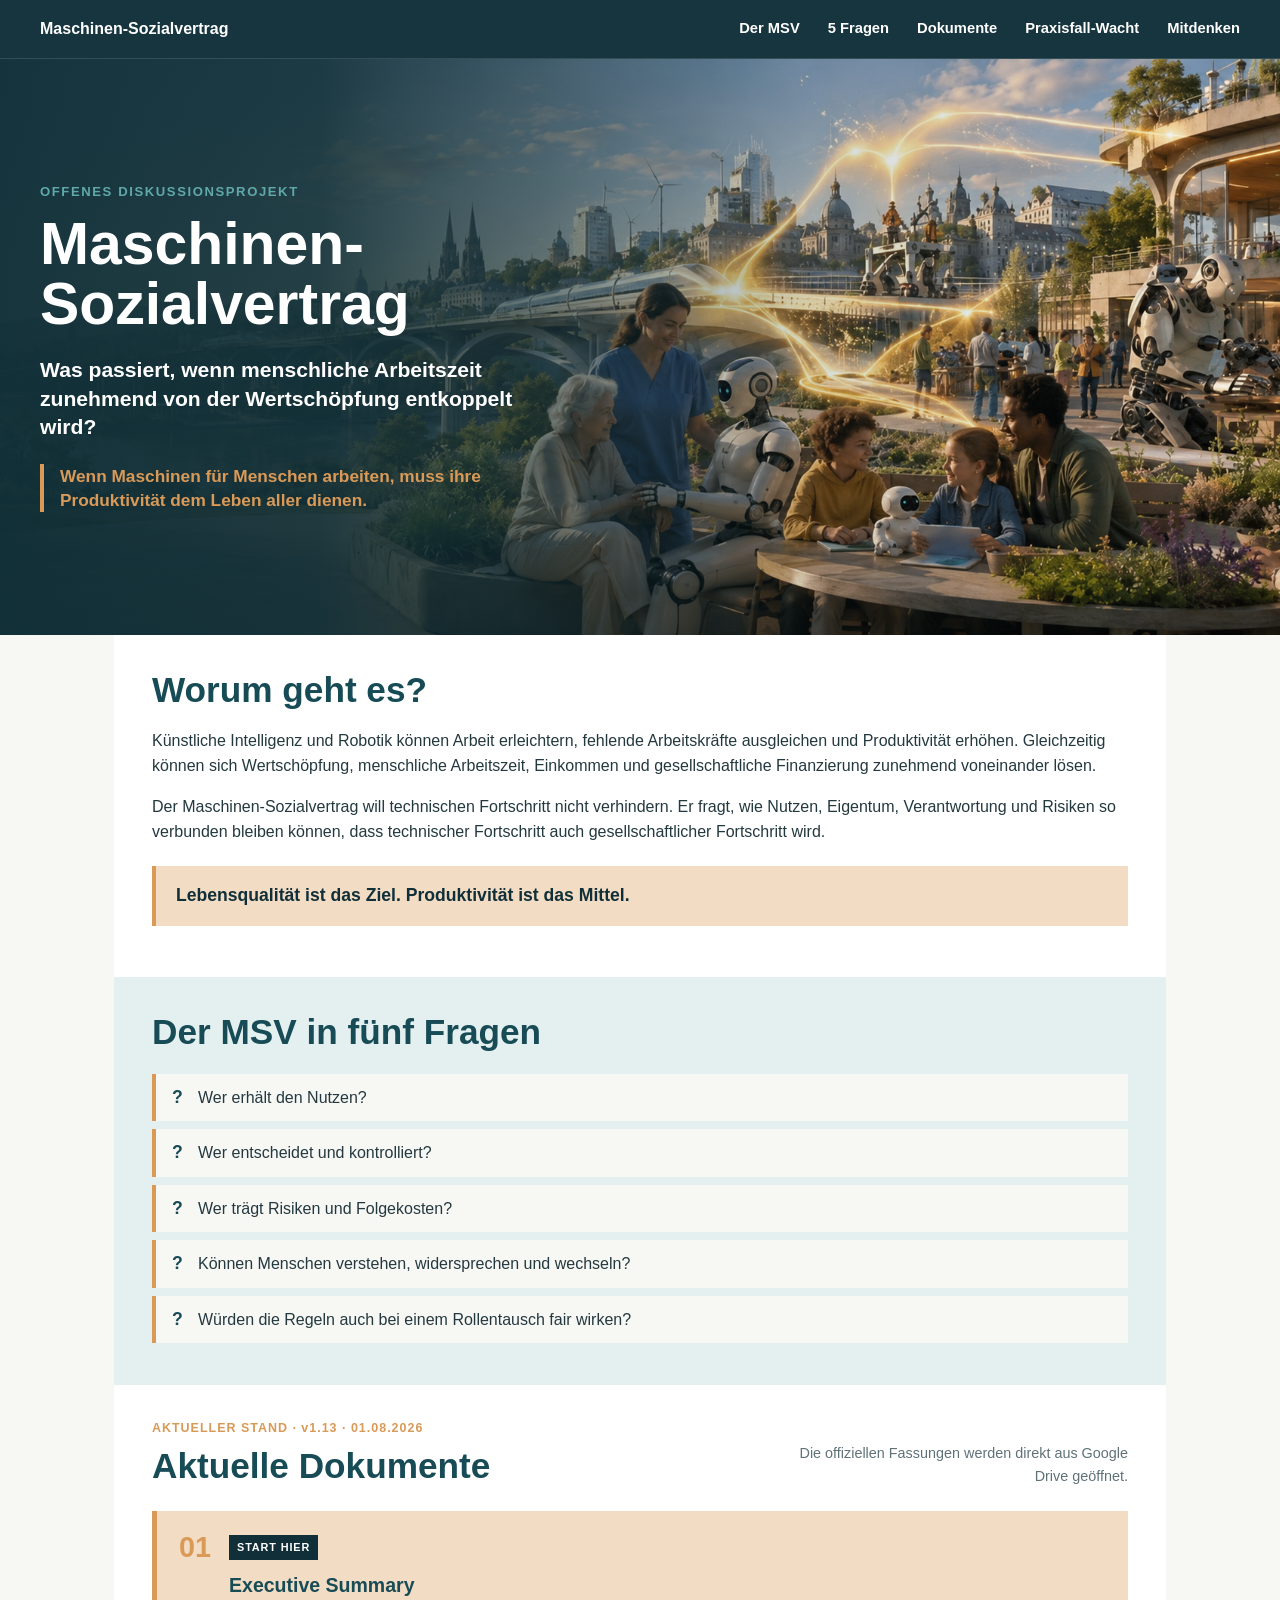
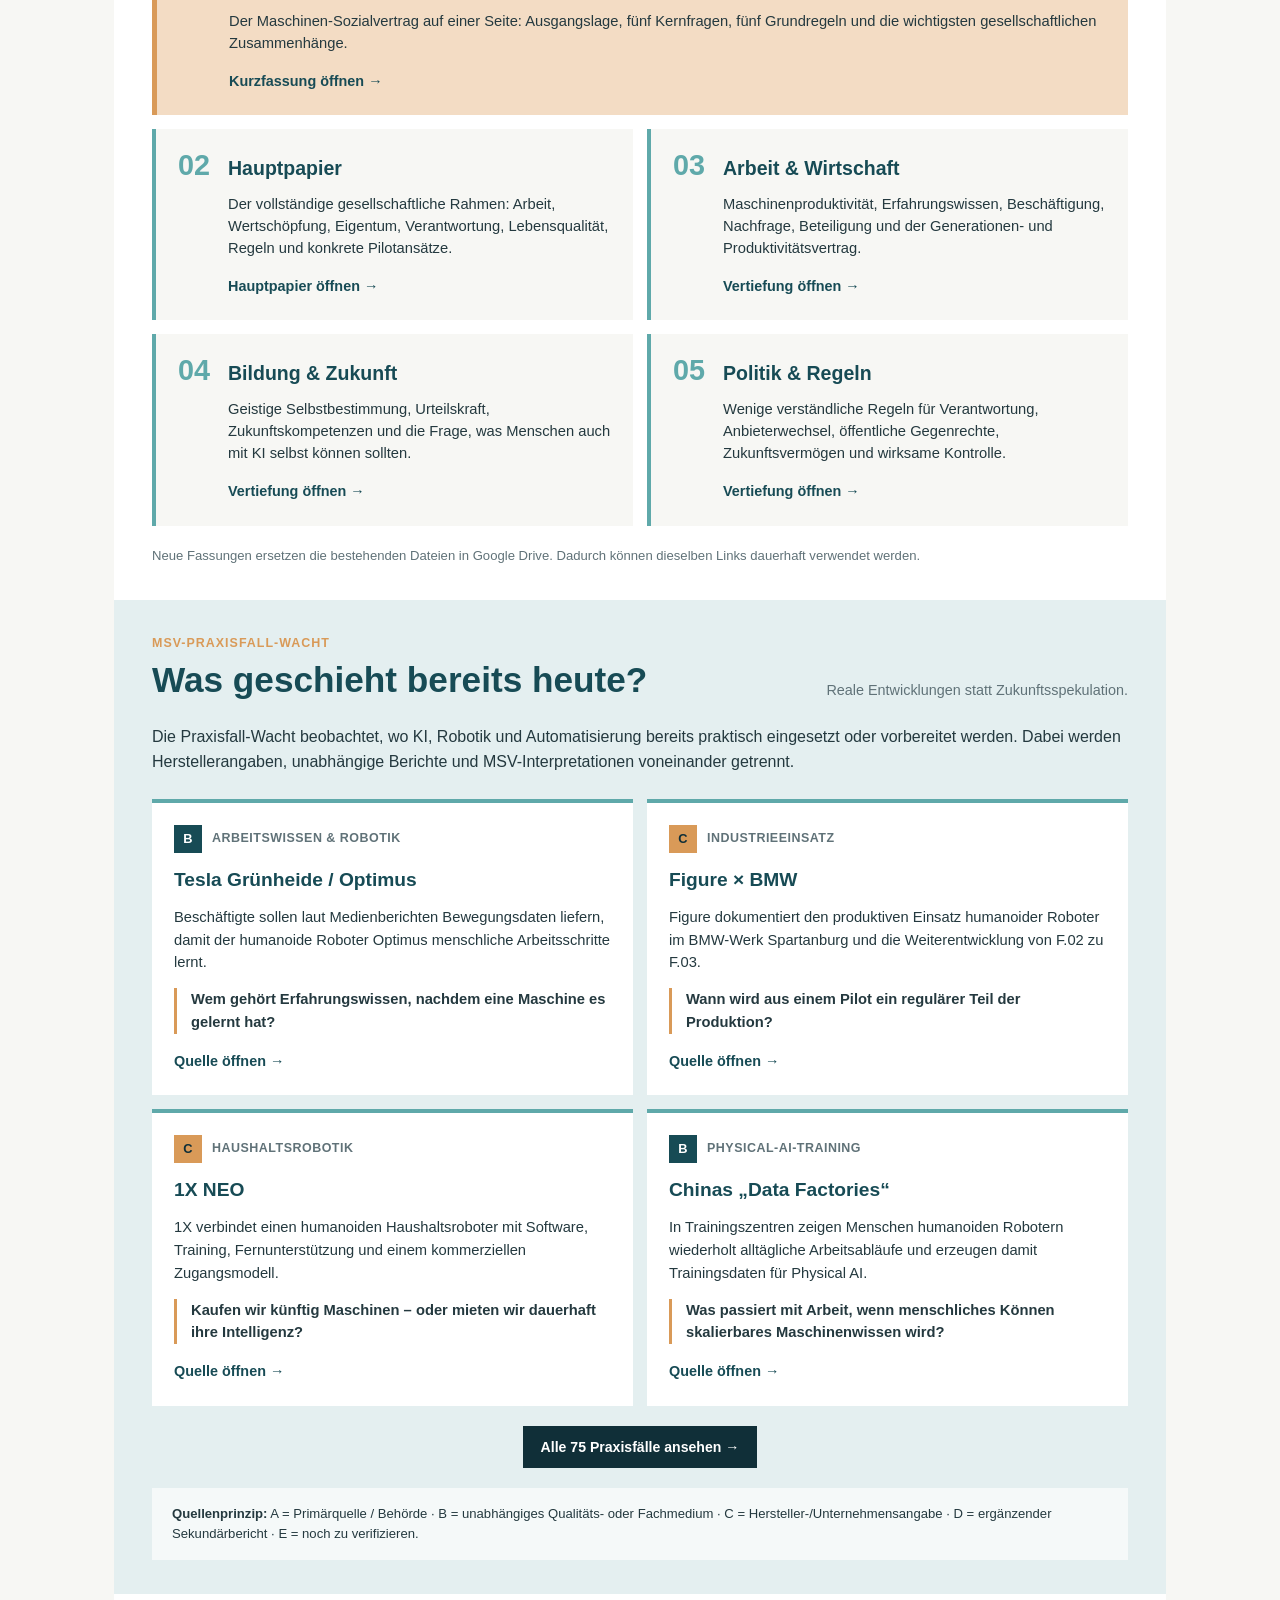
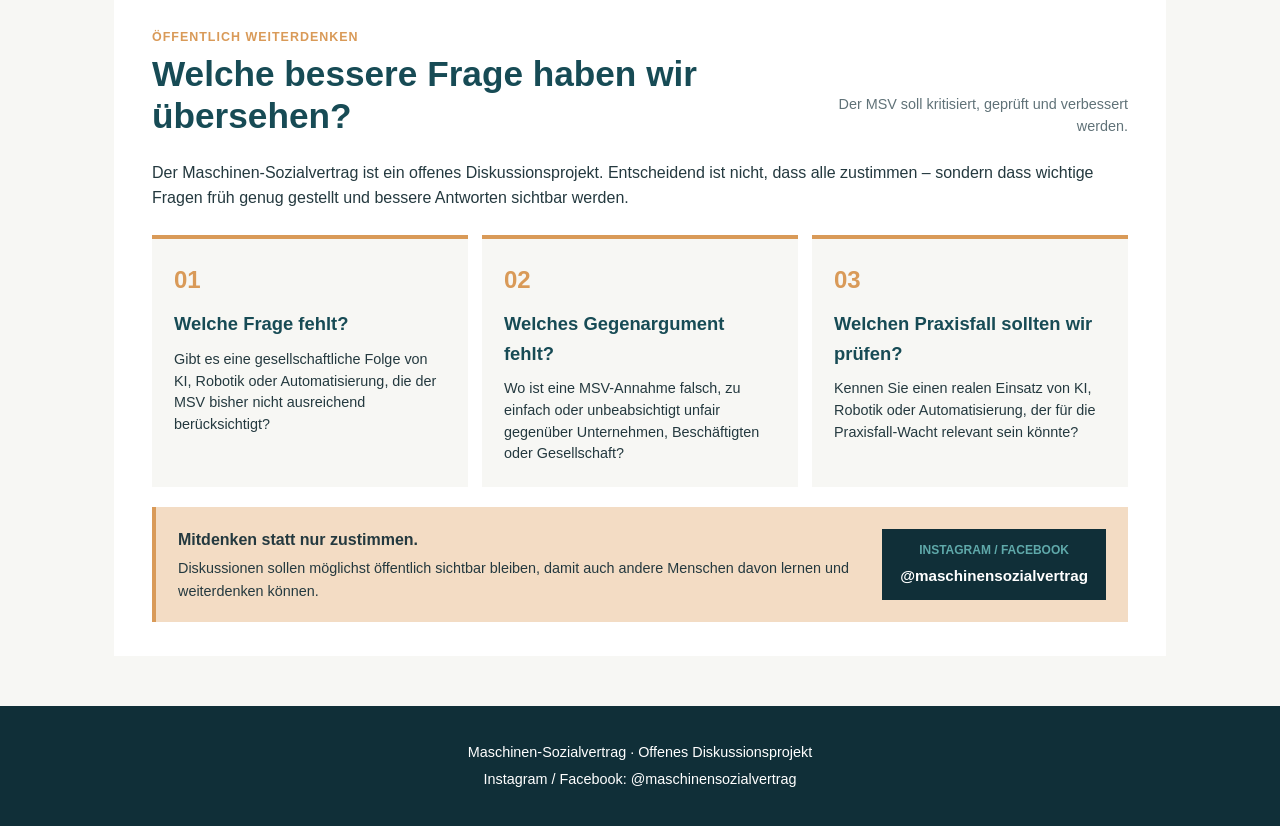
==== commit 71fa0a4e: "Update index.html" ====
--- a/index.html
+++ b/index.html
@@ -1,7 +1,7 @@
 <!DOCTYPE html>
 <html lang="de">
-<link rel="stylesheet" href="styles.css">
-  <head>
+
+<head>
   <meta charset="UTF-8">
   <meta name="viewport" content="width=device-width, initial-scale=1.0">
 
@@ -11,6 +11,8 @@
     name="description"
     content="Der Maschinen-Sozialvertrag – ein offenes Diskussionsprojekt über KI, Robotik, Arbeit, Produktivität, Eigentum und gesellschaftliche Teilhabe."
   >
+
+  <link rel="stylesheet" href="styles.css">
 </head>
 
 <body>
@@ -33,6 +35,7 @@
   </div>
 </nav>
 
+
 <header class="hero" id="top">
 
   <div class="hero-image">
@@ -74,424 +77,566 @@
 
 </header>
 
-</header>
-
-  <main>
-
-<section id="msv">
-  <h2>Worum geht es?</h2>
-
-  <p>
-    Künstliche Intelligenz und Robotik können Arbeit erleichtern,
-    fehlende Arbeitskräfte ausgleichen und Produktivität erhöhen.
-    Gleichzeitig können sich Wertschöpfung, menschliche Arbeitszeit,
-    Einkommen und gesellschaftliche Finanzierung zunehmend voneinander lösen.
-  </p>
-
-  <p>
-    Der Maschinen-Sozialvertrag will technischen Fortschritt nicht verhindern.
-    Er fragt, wie Nutzen, Eigentum, Verantwortung und Risiken so verbunden
-    bleiben können, dass technischer Fortschritt auch gesellschaftlicher
-    Fortschritt wird.
-  </p>
-
-  <p class="key-sentence">
-    Lebensqualität ist das Ziel. Produktivität ist das Mittel.
-  </p>
-</section>
-
-<section id="fragen">
-      <h2>Der MSV in fünf Fragen</h2>
-
-      <ul>
-        <li>Wer erhält den Nutzen?</li>
-        <li>Wer entscheidet und kontrolliert?</li>
-        <li>Wer trägt Risiken und Folgekosten?</li>
-        <li>Können Menschen verstehen, widersprechen und wechseln?</li>
-        <li>Würden die Regeln auch bei einem Rollentausch fair wirken?</li>
-      </ul>
-    </section>
-
-<section id="dokumente" class="documents-section">
-
-  <div class="section-heading">
-    <div>
-      <p class="section-kicker">AKTUELLER STAND · v1.13 · 01.08.2026</p>
-      <h2>Aktuelle Dokumente</h2>
-    </div>
-
-    <p class="documents-note">
-      Die offiziellen Fassungen werden direkt aus Google Drive geöffnet.
+
+<main>
+
+  <section id="msv">
+
+    <h2>Worum geht es?</h2>
+
+    <p>
+      Künstliche Intelligenz und Robotik können Arbeit erleichtern,
+      fehlende Arbeitskräfte ausgleichen und Produktivität erhöhen.
+      Gleichzeitig können sich Wertschöpfung, menschliche Arbeitszeit,
+      Einkommen und gesellschaftliche Finanzierung zunehmend voneinander lösen.
     </p>
-  </div>
-
-
-  <!-- EXECUTIVE SUMMARY -->
-
-  <a
-    class="document-card document-card-featured"
-    href="https://drive.google.com/file/d/1GbHyioNQLmoqcVIiDAAwm7svmA0LhRkA/view?usp=drive_link"
-    target="_blank"
-    rel="noopener noreferrer"
-  >
-
-    <div class="document-number">01</div>
-
-    <div class="document-content">
-      <span class="document-badge">START HIER</span>
-
-      <h3>Executive Summary</h3>
-
-      <p>
-        Der Maschinen-Sozialvertrag auf einer Seite:
-        Ausgangslage, fünf Kernfragen, fünf Grundregeln
-        und die wichtigsten gesellschaftlichen Zusammenhänge.
+
+    <p>
+      Der Maschinen-Sozialvertrag will technischen Fortschritt nicht verhindern.
+      Er fragt, wie Nutzen, Eigentum, Verantwortung und Risiken so verbunden
+      bleiben können, dass technischer Fortschritt auch gesellschaftlicher
+      Fortschritt wird.
+    </p>
+
+    <p class="key-sentence">
+      Lebensqualität ist das Ziel. Produktivität ist das Mittel.
+    </p>
+
+  </section>
+
+
+  <section id="fragen">
+
+    <h2>Der MSV in fünf Fragen</h2>
+
+    <ul>
+      <li>Wer erhält den Nutzen?</li>
+      <li>Wer entscheidet und kontrolliert?</li>
+      <li>Wer trägt Risiken und Folgekosten?</li>
+      <li>Können Menschen verstehen, widersprechen und wechseln?</li>
+      <li>Würden die Regeln auch bei einem Rollentausch fair wirken?</li>
+    </ul>
+
+  </section>
+
+
+  <section id="dokumente" class="documents-section">
+
+    <div class="section-heading">
+
+      <div>
+        <p class="section-kicker">
+          AKTUELLER STAND · v1.13 · 01.08.2026
+        </p>
+
+        <h2>Aktuelle Dokumente</h2>
+      </div>
+
+      <p class="documents-note">
+        Die offiziellen Fassungen werden direkt aus Google Drive geöffnet.
       </p>
 
-      <span class="document-link">
-        Kurzfassung öffnen →
-      </span>
-    </div>
-
-  </a>
-
-
-  <!-- WEITERE DOKUMENTE -->
-
-  <div class="document-grid">
+    </div>
+
+
+    <!-- EXECUTIVE SUMMARY -->
 
     <a
-      class="document-card"
-      href="https://drive.google.com/file/d/1z4O2Sq0KowBFNxK3-RKgYRv2dU5HDgee/view?usp=drive_link"
+      class="document-card document-card-featured"
+      href="https://drive.google.com/file/d/1GbHyioNQLmoqcVIiDAAwm7svmA0LhRkA/view?usp=drive_link"
       target="_blank"
       rel="noopener noreferrer"
     >
-      <div class="document-number">02</div>
+
+      <div class="document-number">
+        01
+      </div>
 
       <div class="document-content">
-        <h3>Hauptpapier</h3>
-
-        <p>
-          Der vollständige gesellschaftliche Rahmen:
-          Arbeit, Wertschöpfung, Eigentum, Verantwortung,
-          Lebensqualität, Regeln und konkrete Pilotansätze.
+
+        <span class="document-badge">
+          START HIER
+        </span>
+
+        <h3>Executive Summary</h3>
+
+        <p>
+          Der Maschinen-Sozialvertrag auf einer Seite:
+          Ausgangslage, fünf Kernfragen, fünf Grundregeln
+          und die wichtigsten gesellschaftlichen Zusammenhänge.
         </p>
 
         <span class="document-link">
-          Hauptpapier öffnen →
+          Kurzfassung öffnen →
         </span>
-      </div>
+
+      </div>
+
     </a>
 
 
-    <a
-      class="document-card"
-      href="https://drive.google.com/file/d/1X9Wtpalcb84-4y77hC5tTXEwxVjBYwqo/view?usp=drive_link"
-      target="_blank"
-      rel="noopener noreferrer"
-    >
-      <div class="document-number">03</div>
-
-      <div class="document-content">
-        <h3>Arbeit &amp; Wirtschaft</h3>
-
-        <p>
-          Maschinenproduktivität, Erfahrungswissen,
-          Beschäftigung, Nachfrage, Beteiligung
-          und der Generationen- und Produktivitätsvertrag.
-        </p>
-
-        <span class="document-link">
-          Vertiefung öffnen →
-        </span>
-      </div>
-    </a>
-
-
-    <a
-      class="document-card"
-      href="https://drive.google.com/file/d/1HUsz7fVbnjDz-fP8X71SL_1HAmDeggac/view?usp=drive_link"
-      target="_blank"
-      rel="noopener noreferrer"
-    >
-      <div class="document-number">04</div>
-
-      <div class="document-content">
-        <h3>Bildung &amp; Zukunft</h3>
-
-        <p>
-          Geistige Selbstbestimmung, Urteilskraft,
-          Zukunftskompetenzen und die Frage,
-          was Menschen auch mit KI selbst können sollten.
-        </p>
-
-        <span class="document-link">
-          Vertiefung öffnen →
-        </span>
-      </div>
-    </a>
-
-
-    <a
-      class="document-card"
-      href="https://drive.google.com/file/d/1q732pFcNeQPf8j9BF7kBvAkyGVcC6tcb/view?usp=drive_link"
-      target="_blank"
-      rel="noopener noreferrer"
-    >
-      <div class="document-number">05</div>
-
-      <div class="document-content">
-        <h3>Politik &amp; Regeln</h3>
-
-        <p>
-          Wenige verständliche Regeln für Verantwortung,
-          Anbieterwechsel, öffentliche Gegenrechte,
-          Zukunftsvermögen und wirksame Kontrolle.
-        </p>
-
-        <span class="document-link">
-          Vertiefung öffnen →
-        </span>
-      </div>
-    </a>
-
-  </div>
-
-
-  <p class="documents-footer-note">
-    Neue Fassungen ersetzen die bestehenden Dateien in Google Drive.
-    Dadurch können dieselben Links dauerhaft verwendet werden.
-  </p>
-
-</section>
-
-<section id="praxisfall" class="watch-section">
-
-  <div class="section-heading">
-    <div>
-      <p class="section-kicker">MSV-PRAXISFALL-WACHT</p>
-      <h2>Was geschieht bereits heute?</h2>
-    </div>
-
-    <p class="documents-note">
-      Reale Entwicklungen statt Zukunftsspekulation.
-    </p>
-  </div>
-
-  <p>
-    Die Praxisfall-Wacht beobachtet, wo KI, Robotik und Automatisierung
-    bereits praktisch eingesetzt oder vorbereitet werden. Dabei werden
-    Herstellerangaben, unabhängige Berichte und MSV-Interpretationen
-    voneinander getrennt.
-  </p>
-
-  <div class="watch-grid">
-
-    <article class="watch-card">
-      <div class="watch-meta">
-        <span class="source-badge source-b">B</span>
-        <span>Arbeitswissen &amp; Robotik</span>
-      </div>
-
-      <h3>Tesla Grünheide / Optimus</h3>
-
-      <p>
-        Beschäftigte sollen laut Medienberichten Bewegungsdaten liefern,
-        damit der humanoide Roboter Optimus menschliche Arbeitsschritte lernt.
-      </p>
-
-      <p class="watch-question">
-        Wem gehört Erfahrungswissen, nachdem eine Maschine es gelernt hat?
-      </p>
+    <!-- WEITERE DOKUMENTE -->
+
+    <div class="document-grid">
 
       <a
-        href="https://www.handelsblatt.com/unternehmen/industrie/tesla-deutsche-mitarbeiter-sollen-humanoiden-roboter-optimus-einarbeiten/100240870.html"
+        class="document-card"
+        href="https://drive.google.com/file/d/1z4O2Sq0KowBFNxK3-RKgYRv2dU5HDgee/view?usp=drive_link"
         target="_blank"
         rel="noopener noreferrer"
       >
-        Quelle öffnen →
+
+        <div class="document-number">
+          02
+        </div>
+
+        <div class="document-content">
+
+          <h3>Hauptpapier</h3>
+
+          <p>
+            Der vollständige gesellschaftliche Rahmen:
+            Arbeit, Wertschöpfung, Eigentum, Verantwortung,
+            Lebensqualität, Regeln und konkrete Pilotansätze.
+          </p>
+
+          <span class="document-link">
+            Hauptpapier öffnen →
+          </span>
+
+        </div>
+
       </a>
-    </article>
-
-
-    <article class="watch-card">
-      <div class="watch-meta">
-        <span class="source-badge source-c">C</span>
-        <span>Industrieeinsatz</span>
-      </div>
-
-      <h3>Figure × BMW</h3>
-
-      <p>
-        Figure dokumentiert den produktiven Einsatz humanoider Roboter
-        im BMW-Werk Spartanburg und die Weiterentwicklung von F.02 zu F.03.
-      </p>
-
-      <p class="watch-question">
-        Wann wird aus einem Pilot ein regulärer Teil der Produktion?
-      </p>
+
 
       <a
-        href="https://www.figure.ai/news/production-at-bmw"
+        class="document-card"
+        href="https://drive.google.com/file/d/1X9Wtpalcb84-4y77hC5tTXEwxVjBYwqo/view?usp=drive_link"
         target="_blank"
         rel="noopener noreferrer"
       >
-        Quelle öffnen →
+
+        <div class="document-number">
+          03
+        </div>
+
+        <div class="document-content">
+
+          <h3>Arbeit &amp; Wirtschaft</h3>
+
+          <p>
+            Maschinenproduktivität, Erfahrungswissen,
+            Beschäftigung, Nachfrage, Beteiligung
+            und der Generationen- und Produktivitätsvertrag.
+          </p>
+
+          <span class="document-link">
+            Vertiefung öffnen →
+          </span>
+
+        </div>
+
       </a>
-    </article>
-
-
-    <article class="watch-card">
-      <div class="watch-meta">
-        <span class="source-badge source-c">C</span>
-        <span>Haushaltsrobotik</span>
-      </div>
-
-      <h3>1X NEO</h3>
-
-      <p>
-        1X verbindet einen humanoiden Haushaltsroboter mit Software,
-        Training, Fernunterstützung und einem kommerziellen Zugangsmodell.
-      </p>
-
-      <p class="watch-question">
-        Kaufen wir künftig Maschinen – oder mieten wir dauerhaft ihre Intelligenz?
-      </p>
+
 
       <a
-        href="https://www.1x.tech/neo"
+        class="document-card"
+        href="https://drive.google.com/file/d/1HUsz7fVbnjDz-fP8X71SL_1HAmDeggac/view?usp=drive_link"
         target="_blank"
         rel="noopener noreferrer"
       >
-        Quelle öffnen →
+
+        <div class="document-number">
+          04
+        </div>
+
+        <div class="document-content">
+
+          <h3>Bildung &amp; Zukunft</h3>
+
+          <p>
+            Geistige Selbstbestimmung, Urteilskraft,
+            Zukunftskompetenzen und die Frage,
+            was Menschen auch mit KI selbst können sollten.
+          </p>
+
+          <span class="document-link">
+            Vertiefung öffnen →
+          </span>
+
+        </div>
+
       </a>
-    </article>
-
-
-    <article class="watch-card">
-      <div class="watch-meta">
-        <span class="source-badge source-b">B</span>
-        <span>Physical-AI-Training</span>
-      </div>
-
-      <h3>Chinas „Data Factories“</h3>
-
-      <p>
-        In Trainingszentren zeigen Menschen humanoiden Robotern wiederholt
-        alltägliche Arbeitsabläufe und erzeugen damit Trainingsdaten für Physical AI.
-      </p>
-
-      <p class="watch-question">
-        Was passiert mit Arbeit, wenn menschliches Können skalierbares Maschinenwissen wird?
-      </p>
+
 
       <a
-        href="https://restofworld.org/2026/china-robots-training-centers-workers/"
+        class="document-card"
+        href="https://drive.google.com/file/d/1q732pFcNeQPf8j9BF7kBvAkyGVcC6tcb/view?usp=drive_link"
         target="_blank"
         rel="noopener noreferrer"
       >
-        Quelle öffnen index-patch.html
+
+        <div class="document-number">
+          05
+        </div>
+
+        <div class="document-content">
+
+          <h3>Politik &amp; Regeln</h3>
+
+          <p>
+            Wenige verständliche Regeln für Verantwortung,
+            Anbieterwechsel, öffentliche Gegenrechte,
+            Zukunftsvermögen und wirksame Kontrolle.
+          </p>
+
+          <span class="document-link">
+            Vertiefung öffnen →
+          </span>
+
+        </div>
+
       </a>
-    </article>
+
+    </div>
+
+
+    <p class="documents-footer-note">
+      Neue Fassungen ersetzen die bestehenden Dateien in Google Drive.
+      Dadurch können dieselben Links dauerhaft verwendet werden.
+    </p>
+
+  </section>
+
+
+  <section id="praxisfall" class="watch-section">
+
+    <div class="section-heading">
+
+      <div>
+
+        <p class="section-kicker">
+          MSV-PRAXISFALL-WACHT
+        </p>
+
+        <h2>
+          Was geschieht bereits heute?
+        </h2>
+
+      </div>
+
+      <p class="documents-note">
+        Reale Entwicklungen statt Zukunftsspekulation.
+      </p>
+
+    </div>
+
+
+    <p>
+      Die Praxisfall-Wacht beobachtet, wo KI, Robotik und Automatisierung
+      bereits praktisch eingesetzt oder vorbereitet werden. Dabei werden
+      Herstellerangaben, unabhängige Berichte und MSV-Interpretationen
+      voneinander getrennt.
+    </p>
+
+
+    <div class="watch-grid">
+
+      <!-- TESLA -->
+
+      <article class="watch-card">
+
+        <div class="watch-meta">
+          <span class="source-badge source-b">B</span>
+          <span>Arbeitswissen &amp; Robotik</span>
+        </div>
+
+        <h3>
+          Tesla Grünheide / Optimus
+        </h3>
+
+        <p>
+          Beschäftigte sollen laut Medienberichten Bewegungsdaten liefern,
+          damit der humanoide Roboter Optimus menschliche Arbeitsschritte lernt.
+        </p>
+
+        <p class="watch-question">
+          Wem gehört Erfahrungswissen, nachdem eine Maschine es gelernt hat?
+        </p>
+
+        <a
+          href="https://www.handelsblatt.com/unternehmen/industrie/tesla-deutsche-mitarbeiter-sollen-humanoiden-roboter-optimus-einarbeiten/100240870.html"
+          target="_blank"
+          rel="noopener noreferrer"
+        >
+          Quelle öffnen →
+        </a>
+
+      </article>
+
+
+      <!-- FIGURE / BMW -->
+
+      <article class="watch-card">
+
+        <div class="watch-meta">
+          <span class="source-badge source-c">C</span>
+          <span>Industrieeinsatz</span>
+        </div>
+
+        <h3>
+          Figure × BMW
+        </h3>
+
+        <p>
+          Figure dokumentiert den produktiven Einsatz humanoider Roboter
+          im BMW-Werk Spartanburg und die Weiterentwicklung von F.02 zu F.03.
+        </p>
+
+        <p class="watch-question">
+          Wann wird aus einem Pilot ein regulärer Teil der Produktion?
+        </p>
+
+        <a
+          href="https://www.figure.ai/news/production-at-bmw"
+          target="_blank"
+          rel="noopener noreferrer"
+        >
+          Quelle öffnen →
+        </a>
+
+      </article>
+
+
+      <!-- 1X NEO -->
+
+      <article class="watch-card">
+
+        <div class="watch-meta">
+          <span class="source-badge source-c">C</span>
+          <span>Haushaltsrobotik</span>
+        </div>
+
+        <h3>
+          1X NEO
+        </h3>
+
+        <p>
+          1X verbindet einen humanoiden Haushaltsroboter mit Software,
+          Training, Fernunterstützung und einem kommerziellen Zugangsmodell.
+        </p>
+
+        <p class="watch-question">
+          Kaufen wir künftig Maschinen – oder mieten wir dauerhaft ihre Intelligenz?
+        </p>
+
+        <a
+          href="https://www.1x.tech/neo"
+          target="_blank"
+          rel="noopener noreferrer"
+        >
+          Quelle öffnen →
+        </a>
+
+      </article>
+
+
+      <!-- CHINA DATA FACTORIES -->
+
+      <article class="watch-card">
+
+        <div class="watch-meta">
+          <span class="source-badge source-b">B</span>
+          <span>Physical-AI-Training</span>
+        </div>
+
+        <h3>
+          Chinas „Data Factories“
+        </h3>
+
+        <p>
+          In Trainingszentren zeigen Menschen humanoiden Robotern wiederholt
+          alltägliche Arbeitsabläufe und erzeugen damit Trainingsdaten für Physical AI.
+        </p>
+
+        <p class="watch-question">
+          Was passiert mit Arbeit, wenn menschliches Können skalierbares Maschinenwissen wird?
+        </p>
+
+        <a
+          href="https://restofworld.org/2026/china-robots-training-centers-workers/"
+          target="_blank"
+          rel="noopener noreferrer"
+        >
+          Quelle öffnen →
+        </a>
+
+      </article>
+
+    </div>
+
 
     <div class="watch-more">
-  <a class="watch-more-button" href="praxisfall-wacht.html">
-    Alle 75 Praxisfälle ansehen →
-  </a>
-</div>
-
-  </div>
-
-  <div class="watch-principle">
-    <strong>Quellenprinzip:</strong>
-    A = Primärquelle / Behörde ·
-    B = unabhängiges Qualitäts- oder Fachmedium ·
-    C = Hersteller-/Unternehmensangabe ·
-    D = ergänzender Sekundärbericht.
-  </div>
-
-</section>
-
-<section id="mitdenken" class="think-section">
-
-  <div class="section-heading">
-    <div>
-      <p class="section-kicker">ÖFFENTLICH WEITERDENKEN</p>
-      <h2>Welche bessere Frage haben wir übersehen?</h2>
-    </div>
-
-    <p class="documents-note">
-      Der MSV soll kritisiert, geprüft und verbessert werden.
+
+      <a
+        class="watch-more-button"
+        href="praxisfall-wacht.html"
+      >
+        Alle 75 Praxisfälle ansehen →
+      </a>
+
+    </div>
+
+
+    <div class="watch-principle">
+
+      <strong>Quellenprinzip:</strong>
+
+      A = Primärquelle / Behörde ·
+      B = unabhängiges Qualitäts- oder Fachmedium ·
+      C = Hersteller-/Unternehmensangabe ·
+      D = ergänzender Sekundärbericht ·
+      E = noch zu verifizieren.
+
+    </div>
+
+  </section>
+
+
+  <section id="mitdenken" class="think-section">
+
+    <div class="section-heading">
+
+      <div>
+
+        <p class="section-kicker">
+          ÖFFENTLICH WEITERDENKEN
+        </p>
+
+        <h2>
+          Welche bessere Frage haben wir übersehen?
+        </h2>
+
+      </div>
+
+      <p class="documents-note">
+        Der MSV soll kritisiert, geprüft und verbessert werden.
+      </p>
+
+    </div>
+
+
+    <p>
+      Der Maschinen-Sozialvertrag ist ein offenes Diskussionsprojekt.
+      Entscheidend ist nicht, dass alle zustimmen – sondern dass wichtige
+      Fragen früh genug gestellt und bessere Antworten sichtbar werden.
     </p>
-  </div>
+
+
+    <div class="think-grid">
+
+      <div class="think-card">
+
+        <span class="think-number">
+          01
+        </span>
+
+        <h3>
+          Welche Frage fehlt?
+        </h3>
+
+        <p>
+          Gibt es eine gesellschaftliche Folge von KI, Robotik oder
+          Automatisierung, die der MSV bisher nicht ausreichend berücksichtigt?
+        </p>
+
+      </div>
+
+
+      <div class="think-card">
+
+        <span class="think-number">
+          02
+        </span>
+
+        <h3>
+          Welches Gegenargument fehlt?
+        </h3>
+
+        <p>
+          Wo ist eine MSV-Annahme falsch, zu einfach oder unbeabsichtigt
+          unfair gegenüber Unternehmen, Beschäftigten oder Gesellschaft?
+        </p>
+
+      </div>
+
+
+      <div class="think-card">
+
+        <span class="think-number">
+          03
+        </span>
+
+        <h3>
+          Welchen Praxisfall sollten wir prüfen?
+        </h3>
+
+        <p>
+          Kennen Sie einen realen Einsatz von KI, Robotik oder Automatisierung,
+          der für die Praxisfall-Wacht relevant sein könnte?
+        </p>
+
+      </div>
+
+    </div>
+
+
+    <div class="think-cta">
+
+      <div>
+
+        <strong>
+          Mitdenken statt nur zustimmen.
+        </strong>
+
+        <p>
+          Diskussionen sollen möglichst öffentlich sichtbar bleiben,
+          damit auch andere Menschen davon lernen und weiterdenken können.
+        </p>
+
+      </div>
+
+
+      <div class="social-box">
+
+        <span>
+          Instagram / Facebook
+        </span>
+
+        <strong>
+          @maschinensozialvertrag
+        </strong>
+
+      </div>
+
+    </div>
+
+  </section>
+
+</main>
+
+
+<footer>
 
   <p>
-    Der Maschinen-Sozialvertrag ist ein offenes Diskussionsprojekt.
-    Entscheidend ist nicht, dass alle zustimmen – sondern dass wichtige
-    Fragen früh genug gestellt und bessere Antworten sichtbar werden.
+    Maschinen-Sozialvertrag · Offenes Diskussionsprojekt
   </p>
 
-  <div class="think-grid">
-
-    <div class="think-card">
-      <span class="think-number">01</span>
-      <h3>Welche Frage fehlt?</h3>
-      <p>
-        Gibt es eine gesellschaftliche Folge von KI, Robotik oder
-        Automatisierung, die der MSV bisher nicht ausreichend berücksichtigt?
-      </p>
-    </div>
-
-    <div class="think-card">
-      <span class="think-number">02</span>
-      <h3>Welches Gegenargument fehlt?</h3>
-      <p>
-        Wo ist eine MSV-Annahme falsch, zu einfach oder unbeabsichtigt
-        unfair gegenüber Unternehmen, Beschäftigten oder Gesellschaft?
-      </p>
-    </div>
-
-    <div class="think-card">
-      <span class="think-number">03</span>
-      <h3>Welchen Praxisfall sollten wir prüfen?</h3>
-      <p>
-        Kennen Sie einen realen Einsatz von KI, Robotik oder Automatisierung,
-        der für die Praxisfall-Wacht relevant sein könnte?
-      </p>
-    </div>
-
-  </div>
-
-  <div class="think-cta">
-
-    <div>
-      <strong>Mitdenken statt nur zustimmen.</strong>
-      <p>
-        Diskussionen sollen möglichst öffentlich sichtbar bleiben,
-        damit auch andere Menschen davon lernen und weiterdenken können.
-      </p>
-    </div>
-
-    <div class="social-box">
-      <span>Instagram / Facebook</span>
-      <strong>@maschinensozialvertrag</strong>
-    </div>
-
-  </div>
-
-</section>
-
-  </main>
-
-    <footer>
-    <p>
-      Maschinen-Sozialvertrag · Offenes Diskussionsprojekt
-    </p>
-
-    <p>
-      Instagram / Facebook: @maschinensozialvertrag
-    </p>
-  </footer>
+  <p>
+    Instagram / Facebook: @maschinensozialvertrag
+  </p>
+
+</footer>
 
 </body>
 </html>
--- a/styles.css
+++ b/styles.css
@@ -694,3 +694,28 @@
     scroll-margin-top: 125px;
   }
 }
+.watch-more {
+  display: flex;
+  justify-content: center;
+  margin-top: 20px;
+}
+
+.watch-more-button {
+  display: inline-flex;
+  align-items: center;
+  justify-content: center;
+  min-height: 42px;
+  padding: 10px 18px;
+
+  background: var(--navy);
+  color: var(--white);
+
+  text-decoration: none;
+  font-size: 0.88rem;
+  font-weight: bold;
+}
+
+.watch-more-button:hover {
+  background: var(--petrol);
+  color: var(--orange-light);
+}
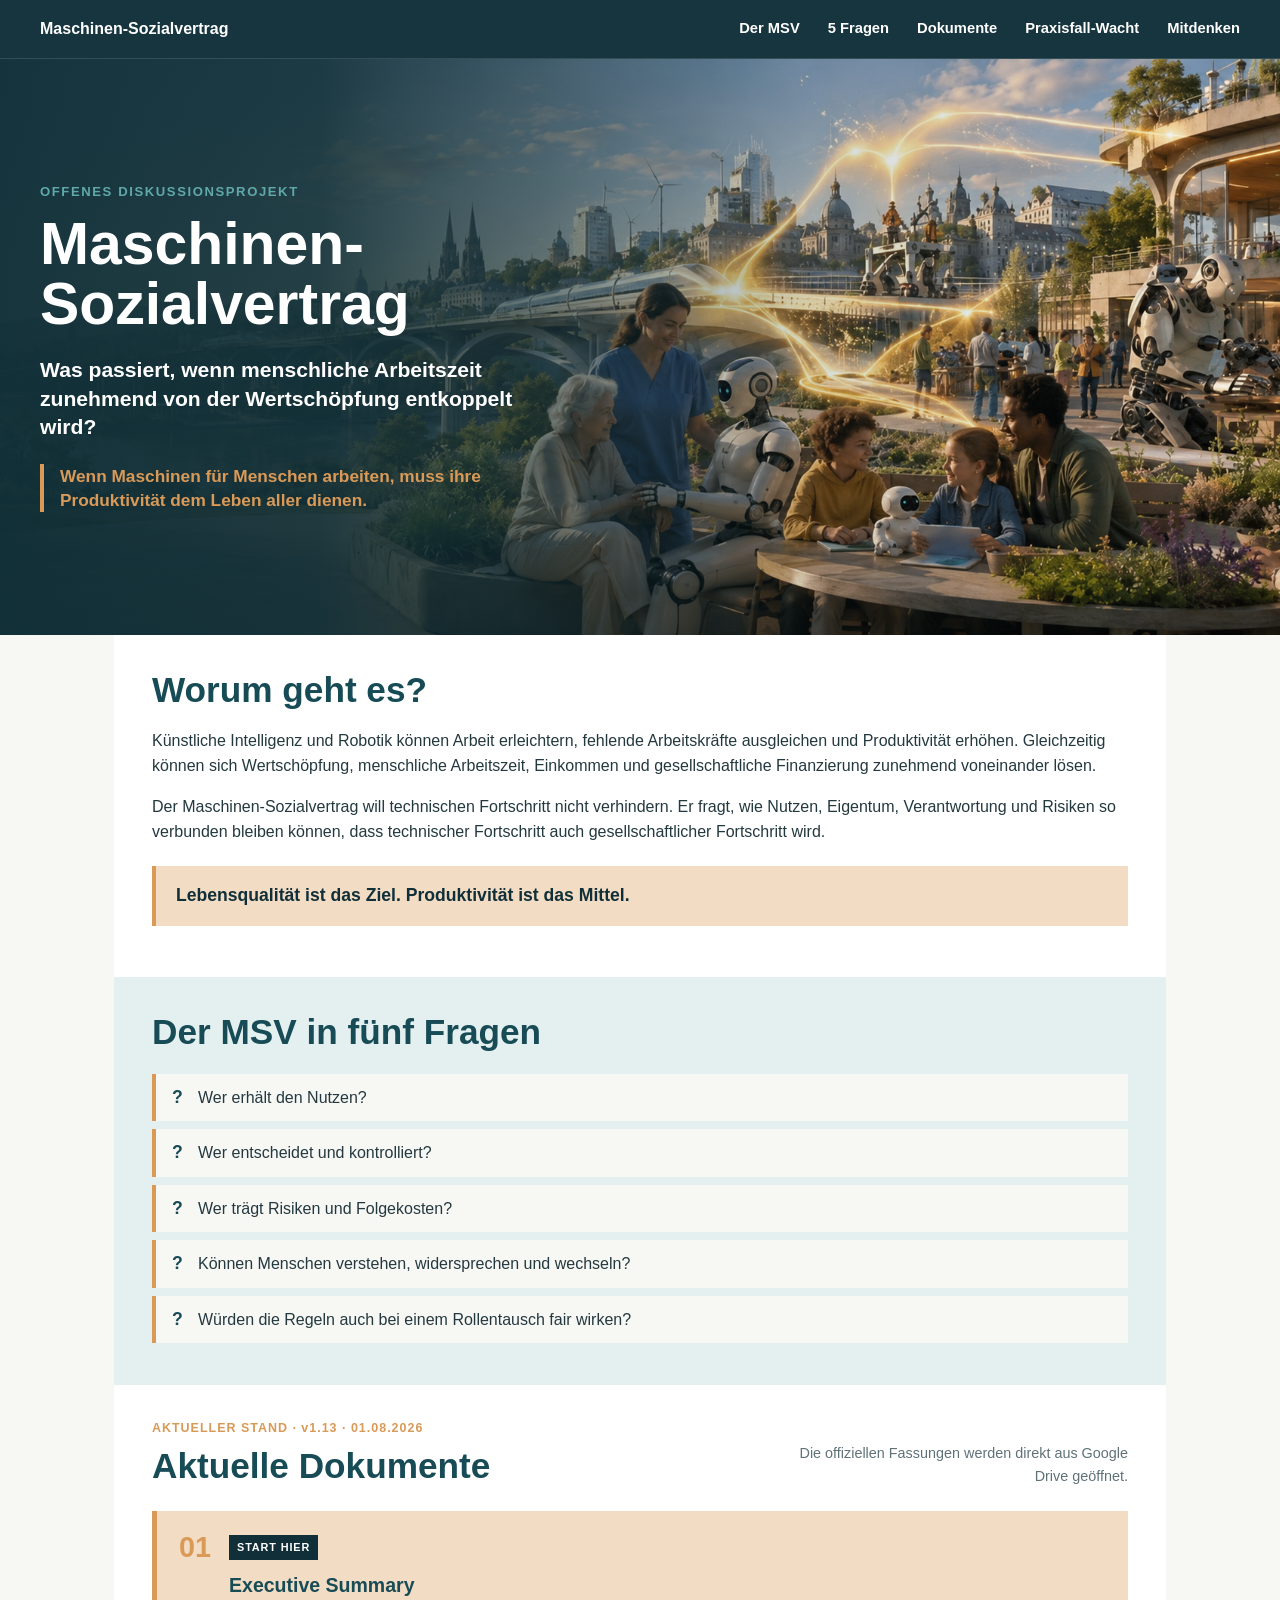
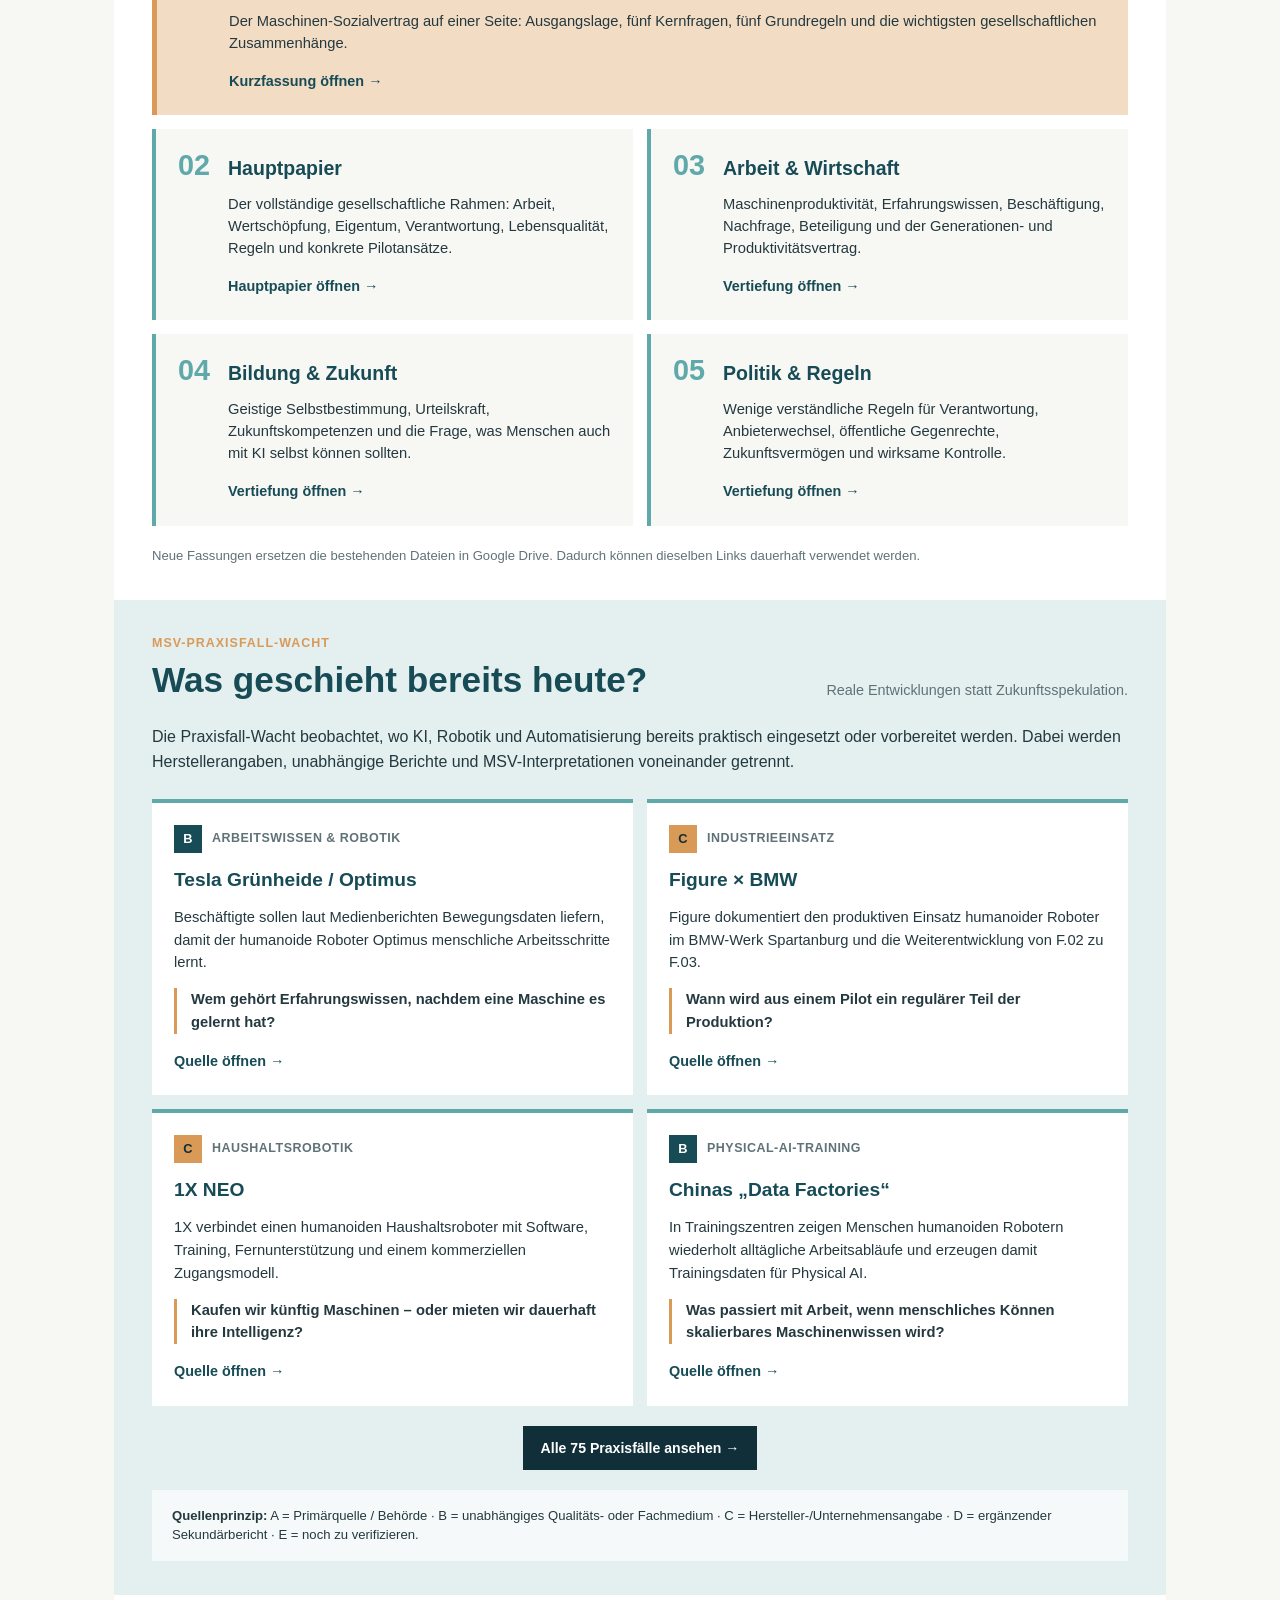
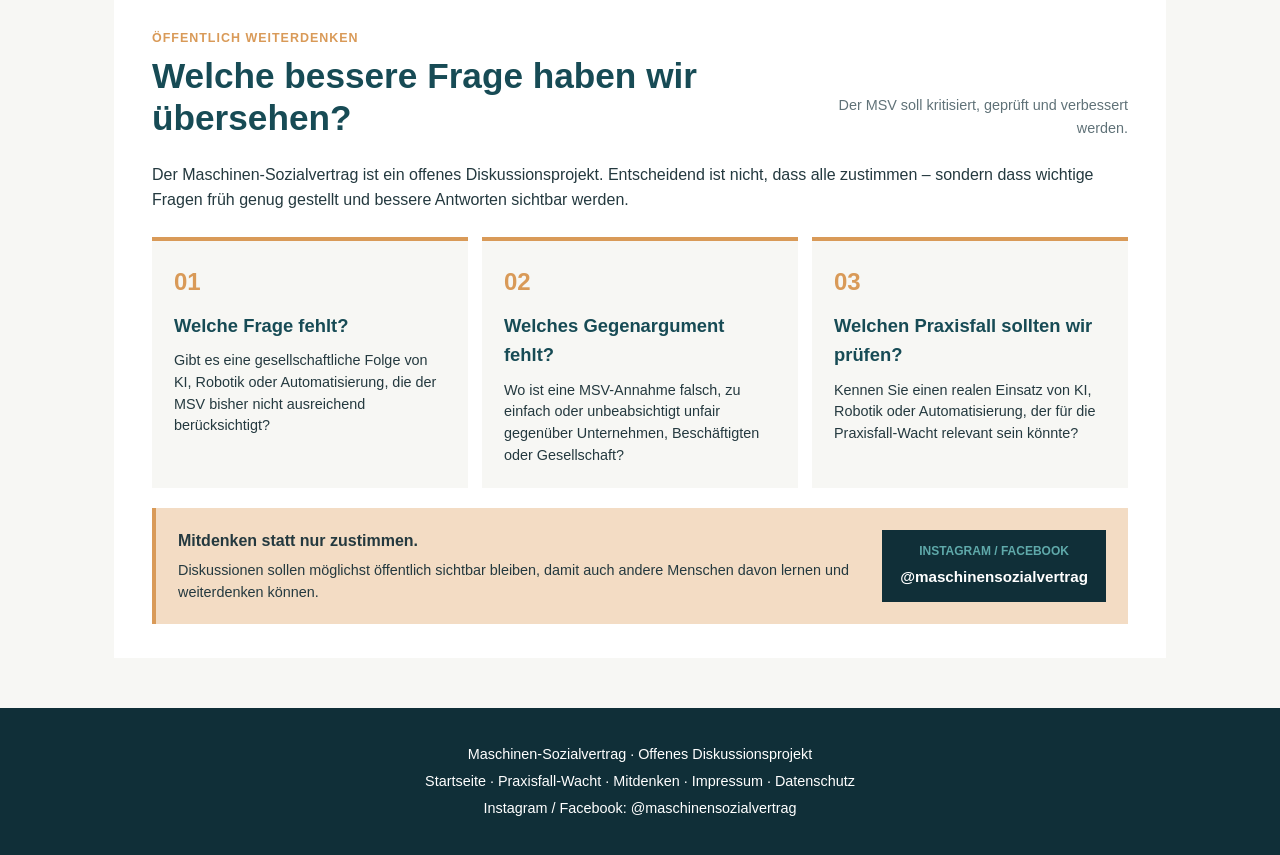
==== commit 8b182548: "Update index.html" ====
--- a/index.html
+++ b/index.html
@@ -632,11 +632,20 @@
     Maschinen-Sozialvertrag · Offenes Diskussionsprojekt
   </p>
 
+  <p class="footer-links">
+    <a href="index.html">Startseite</a>
+    ·
+    <a href="praxisfall-wacht.html">Praxisfall-Wacht</a>
+    ·
+    <a href="index.html#mitdenken">Mitdenken</a>
+    ·
+    <a href="impressum.html">Impressum</a>
+    ·
+    <a href="datenschutz.html">Datenschutz</a>
+  </p>
+
   <p>
     Instagram / Facebook: @maschinensozialvertrag
   </p>
 
 </footer>
-
-</body>
-</html>
--- a/styles.css
+++ b/styles.css
@@ -33,6 +33,11 @@
   line-height: 1.6;
 }
 
+a:focus-visible {
+  outline: 3px solid var(--orange);
+  outline-offset: 3px;
+}
+
 
 /* =========================
    NAVIGATION
@@ -42,6 +47,7 @@
   position: sticky;
   top: 0;
   z-index: 100;
+
   background: rgba(16, 47, 56, 0.97);
   border-bottom: 1px solid rgba(255, 255, 255, 0.12);
 }
@@ -67,6 +73,8 @@
 }
 
 .nav-links {
+  min-width: 0;
+
   display: flex;
   align-items: center;
   gap: 28px;
@@ -77,6 +85,8 @@
   text-decoration: none;
   font-size: 0.92rem;
   font-weight: 600;
+  white-space: nowrap;
+
   transition: color 0.2s ease;
 }
 
@@ -91,12 +101,17 @@
 
 .hero {
   position: relative;
+
   min-height: 64vh;
+
   display: flex;
   align-items: stretch;
+
   overflow: hidden;
+
   background: var(--navy);
   color: var(--white);
+
   padding: 0;
   text-align: left;
 }
@@ -109,15 +124,19 @@
 .hero-image img {
   width: 100%;
   height: 100%;
+
   object-fit: cover;
   object-position: center center;
+
   display: block;
 }
 
 .hero-overlay {
   position: relative;
   z-index: 1;
+
   width: 100%;
+
   display: flex;
   align-items: center;
 
@@ -144,7 +163,9 @@
 
 .hero-label {
   margin: 0 0 12px;
+
   color: var(--turquoise);
+
   font-size: 0.82rem;
   font-weight: bold;
   letter-spacing: 0.12em;
@@ -152,12 +173,14 @@
 
 .hero h1 {
   margin: 0 0 22px;
+
   font-size: clamp(2.7rem, 4.6vw, 4.4rem);
   line-height: 1.02;
 }
 
 .hero-question {
   margin: 0 0 22px;
+
   font-size: clamp(1.15rem, 1.65vw, 1.55rem);
   line-height: 1.35;
   font-weight: bold;
@@ -166,8 +189,11 @@
 .hero-thesis {
   margin: 0;
   padding-left: 16px;
+
   border-left: 4px solid var(--orange);
+
   color: var(--orange);
+
   font-size: clamp(1rem, 1.35vw, 1.25rem);
   line-height: 1.4;
   font-weight: bold;
@@ -187,21 +213,24 @@
 section {
   margin: 0;
   padding: 34px 38px;
+
   background: var(--white);
-  border-radius: 0;
-}
-section + section {
-  margin-top: 0;
-}
-
-section:nth-of-type(even) {
+}
+
+#msv {
+  background: var(--white);
+}
+
+#fragen {
   background: var(--blue-light);
 }
 
 h2 {
   margin-top: 0;
   margin-bottom: 18px;
+
   color: var(--petrol);
+
   font-size: clamp(1.55rem, 3vw, 2.2rem);
   line-height: 1.2;
 }
@@ -211,54 +240,76 @@
   line-height: 1.55;
 }
 
-ul {
+main section > h1 {
+  margin-top: 0;
+  margin-bottom: 24px;
+
+  color: var(--navy);
+
+  font-size: clamp(2rem, 4vw, 3rem);
+  line-height: 1.1;
+}
+
+/* =========================
+   FÜNF FRAGEN
+   ========================= */
+
+#fragen ul {
   margin: 20px 0 0;
   padding: 0;
+
   list-style: none;
 }
 
-li {
+#fragen li {
   position: relative;
+
   margin: 8px 0;
   padding: 11px 14px 11px 42px;
+
   background: var(--background);
   border-left: 4px solid var(--orange);
+
   font-size: 1rem;
 }
 
-li::before {
+#fragen li::before {
   content: "?";
+
   position: absolute;
   left: 16px;
   top: 9px;
+
   color: var(--petrol);
-  font-weight: bold;
+
   font-size: 1.1rem;
+  font-weight: bold;
 }
 
 .key-sentence {
   margin-top: 22px;
   padding: 16px 20px;
+
   background: var(--orange-light);
   border-left: 4px solid var(--orange);
+
   color: var(--navy);
+
   font-size: 1.1rem;
   font-weight: bold;
 }
 
-/* =========================
-   DOKUMENTE
-   ========================= */
-
-.documents-section {
-  background: var(--white);
-}
+
+/* =========================
+   GEMEINSAME ABSCHNITTSKÖPFE
+   ========================= */
 
 .section-heading {
   display: flex;
   justify-content: space-between;
   align-items: flex-end;
   gap: 30px;
+
   margin-bottom: 24px;
 }
 
@@ -268,7 +319,9 @@
 
 .section-kicker {
   margin: 0 0 6px;
+
   color: var(--orange);
+
   font-size: 0.78rem;
   font-weight: bold;
   letter-spacing: 0.08em;
@@ -277,15 +330,27 @@
 .documents-note {
   max-width: 360px;
   margin: 0;
+
   color: var(--muted);
+
   font-size: 0.9rem;
   text-align: right;
+}
+
+
+/* =========================
+   DOKUMENTE
+   ========================= */
+
+.documents-section {
+  background: var(--white);
 }
 
 .document-grid {
   display: grid;
   grid-template-columns: repeat(2, minmax(0, 1fr));
   gap: 14px;
+
   margin-top: 14px;
 }
 
@@ -309,7 +374,9 @@
 
 .document-card:hover {
   transform: translateY(-2px);
+
   border-left-color: var(--orange);
+
   box-shadow: 0 8px 24px rgba(16, 47, 56, 0.10);
 }
 
@@ -322,6 +389,7 @@
   flex: 0 0 auto;
 
   color: var(--turquoise);
+
   font-size: 1.8rem;
   font-weight: bold;
   line-height: 1;
@@ -331,10 +399,15 @@
   color: var(--orange);
 }
 
+.document-content {
+  min-width: 0;
+}
+
 .document-content h3 {
   margin: 2px 0 8px;
 
   color: var(--petrol);
+
   font-size: 1.22rem;
 }
 
@@ -342,6 +415,7 @@
   margin: 0 0 14px;
 
   color: var(--text);
+
   font-size: 0.92rem;
   line-height: 1.5;
 }
@@ -362,6 +436,7 @@
 
 .document-link {
   color: var(--petrol);
+
   font-size: 0.9rem;
   font-weight: bold;
 }
@@ -372,9 +447,13 @@
 
 .documents-footer-note {
   margin: 20px 0 0;
+
   color: var(--muted);
+
   font-size: 0.82rem;
 }
+
+
 /* =========================
    PRAXISFALL-WACHT
    ========================= */
@@ -387,11 +466,14 @@
   display: grid;
   grid-template-columns: repeat(2, minmax(0, 1fr));
   gap: 14px;
+
   margin-top: 24px;
 }
 
 .watch-card {
+  min-width: 0;
   padding: 22px;
+
   background: var(--white);
   border-top: 4px solid var(--turquoise);
 }
@@ -400,9 +482,11 @@
   display: flex;
   align-items: center;
   gap: 10px;
+
   margin-bottom: 12px;
 
   color: var(--muted);
+
   font-size: 0.78rem;
   font-weight: bold;
   text-transform: uppercase;
@@ -410,6 +494,8 @@
 }
 
 .source-badge {
+  flex: 0 0 auto;
+
   display: inline-flex;
   align-items: center;
   justify-content: center;
@@ -421,6 +507,11 @@
   font-weight: bold;
 }
 
+.source-a {
+  background: var(--turquoise);
+  color: var(--navy);
+}
+
 .source-b {
   background: var(--petrol);
   color: var(--white);
@@ -431,32 +522,85 @@
   color: var(--navy);
 }
 
+.source-d {
+  background: var(--orange-light);
+  color: var(--navy);
+}
+
+.source-e {
+  background: var(--muted);
+  color: var(--white);
+}
+
 .watch-card h3 {
   margin: 0 0 10px;
+
   color: var(--petrol);
+
   font-size: 1.2rem;
 }
 
 .watch-card p {
   margin: 0 0 14px;
+
   font-size: 0.92rem;
 }
 
 .watch-question {
   padding-left: 14px;
+
   border-left: 3px solid var(--orange);
+
   font-weight: bold;
 }
 
 .watch-card a {
   color: var(--petrol);
+
   text-decoration: none;
+
   font-size: 0.9rem;
   font-weight: bold;
 }
 
 .watch-card a:hover {
   color: var(--orange);
+}
+
+
+/* Button unter den vier Schaufenster-Fällen */
+
+.watch-more {
+  display: flex;
+  justify-content: center;
+
+  margin-top: 20px;
+}
+
+.watch-more-button {
+  min-height: 44px;
+  padding: 10px 18px;
+
+  display: inline-flex;
+  align-items: center;
+  justify-content: center;
+
+  background: var(--navy);
+  color: var(--white);
+
+  text-decoration: none;
+
+  font-size: 0.88rem;
+  font-weight: bold;
+
+  transition:
+    background-color 0.2s ease,
+    color 0.2s ease;
+}
+
+.watch-more-button:hover {
+  background: var(--petrol);
+  color: var(--orange-light);
 }
 
 .watch-principle {
@@ -469,6 +613,8 @@
   font-size: 0.82rem;
   line-height: 1.5;
 }
+
+
 /* =========================
    MITDENKEN
    ========================= */
@@ -481,32 +627,40 @@
   display: grid;
   grid-template-columns: repeat(3, minmax(0, 1fr));
   gap: 14px;
+
   margin-top: 24px;
 }
 
 .think-card {
+  min-width: 0;
   padding: 22px;
+
   background: var(--background);
   border-top: 4px solid var(--orange);
 }
 
 .think-number {
   display: block;
+
   margin-bottom: 10px;
 
   color: var(--orange);
+
   font-size: 1.5rem;
   font-weight: bold;
 }
 
 .think-card h3 {
   margin: 0 0 10px;
+
   color: var(--petrol);
+
   font-size: 1.15rem;
 }
 
 .think-card p {
   margin: 0;
+
   font-size: 0.9rem;
   line-height: 1.5;
 }
@@ -526,21 +680,28 @@
 
 .think-cta p {
   margin: 5px 0 0;
+
   font-size: 0.9rem;
 }
 
 .social-box {
   flex: 0 0 auto;
+
   padding: 12px 18px;
+
   background: var(--navy);
   color: var(--white);
+
   text-align: center;
 }
 
 .social-box span {
   display: block;
+
   margin-bottom: 3px;
+
   color: var(--turquoise);
+
   font-size: 0.75rem;
   font-weight: bold;
   text-transform: uppercase;
@@ -548,76 +709,73 @@
 
 .social-box strong {
   font-size: 0.95rem;
-}
+  overflow-wrap: anywhere;
+}
+
+
 /* =========================
    FOOTER
    ========================= */
 
 footer {
+  padding: 30px 24px;
+
   background: var(--navy);
   color: var(--white);
+
   text-align: center;
-  padding: 30px 24px;
 }
 
 footer p {
   margin: 5px 0;
+
   font-size: 0.9rem;
 }
 
 
 /* =========================
+   TABLET
+   ========================= */
+
+@media (min-width: 701px) and (max-width: 950px) {
+
+  .nav-inner {
+    padding-left: 24px;
+    padding-right: 24px;
+    gap: 18px;
+  }
+
+  .nav-links {
+    gap: 16px;
+  }
+
+  .nav-links a {
+    font-size: 0.85rem;
+  }
+
+  .hero-text {
+    width: min(560px, 55%);
+  }
+
+}
+
+
+/* =========================
    MOBILE
    ========================= */
 
 @media (max-width: 700px) {
 
-  .section-heading {
-  align-items: flex-start;
-  flex-direction: column;
-  gap: 8px;
-}
-
-.documents-note {
-  max-width: none;
-  text-align: left;
-}
-
-.document-grid {
-  grid-template-columns: 1fr;
-}
-
-.document-card {
-  padding: 18px;
-}
-
-.document-number {
-  font-size: 1.5rem;
-}
-
-  .think-grid {
-  grid-template-columns: 1fr;
-}
-
-.think-card {
-  padding: 18px;
-}
-
-.think-cta {
-  align-items: stretch;
-  flex-direction: column;
-  gap: 14px;
-}
-
-.social-box {
-  width: 100%;
-}
   html {
     scroll-padding-top: 125px;
   }
 
+
+  /* Navigation */
+
   .nav-inner {
     padding: 10px 18px;
+
     align-items: flex-start;
     flex-direction: column;
     gap: 8px;
@@ -626,14 +784,21 @@
   .nav-links {
     width: 100%;
     gap: 14px;
+
     overflow-x: auto;
+
     padding-bottom: 4px;
+
+    -webkit-overflow-scrolling: touch;
   }
 
   .nav-links a {
     font-size: 0.82rem;
     white-space: nowrap;
   }
+
+
+  /* Hero */
 
   .hero {
     min-height: 68vh;
@@ -674,48 +839,119 @@
     font-size: 1rem;
   }
 
+
+  /* Hauptinhalt */
+
   main {
     padding-left: 14px;
     padding-right: 14px;
   }
-.watch-grid {
-  grid-template-columns: 1fr;
-}
-
-.watch-card {
-  padding: 18px;
-}
-section {
-  margin: 0;
-  padding: 24px 20px;
-}
+
+  section {
+    margin: 0;
+    padding: 24px 20px;
+  }
 
   section[id] {
     scroll-margin-top: 125px;
   }
-}
-.watch-more {
-  display: flex;
-  justify-content: center;
-  margin-top: 20px;
-}
-
-.watch-more-button {
-  display: inline-flex;
-  align-items: center;
-  justify-content: center;
-  min-height: 42px;
-  padding: 10px 18px;
-
-  background: var(--navy);
+
+
+  /* Abschnittsköpfe */
+
+  .section-heading {
+    align-items: flex-start;
+    flex-direction: column;
+    gap: 8px;
+  }
+
+  .documents-note {
+    max-width: none;
+    text-align: left;
+  }
+
+
+  /* Dokumente */
+
+  .document-grid {
+    grid-template-columns: 1fr;
+  }
+
+  .document-card {
+    padding: 18px;
+  }
+
+  .document-number {
+    font-size: 1.5rem;
+  }
+
+
+  /* Praxisfall-Wacht */
+
+  .watch-grid {
+    grid-template-columns: 1fr;
+  }
+
+  .watch-card {
+    padding: 18px;
+  }
+
+  .watch-more-button {
+    width: 100%;
+    text-align: center;
+  }
+
+
+  /* Mitdenken */
+
+  .think-grid {
+    grid-template-columns: 1fr;
+  }
+
+  .think-card {
+    padding: 18px;
+  }
+
+  .think-cta {
+    align-items: stretch;
+    flex-direction: column;
+    gap: 14px;
+  }
+
+  .social-box {
+    width: 100%;
+  }
+
+}
+
+
+/* =========================
+   REDUZIERTE BEWEGUNG
+   ========================= */
+
+@media (prefers-reduced-motion: reduce) {
+
+  html {
+    scroll-behavior: auto;
+  }
+
+  .nav-links a,
+  .document-card,
+  .watch-more-button {
+    transition: none;
+  }
+
+  .document-card:hover {
+    transform: none;
+  }
+
+}
+footer a {
   color: var(--white);
-
   text-decoration: none;
-  font-size: 0.88rem;
-  font-weight: bold;
-}
-
-.watch-more-button:hover {
-  background: var(--petrol);
-  color: var(--orange-light);
-}
+}
+
+footer a:hover {
+  color: var(--orange);
+  text-decoration: underline;
+}
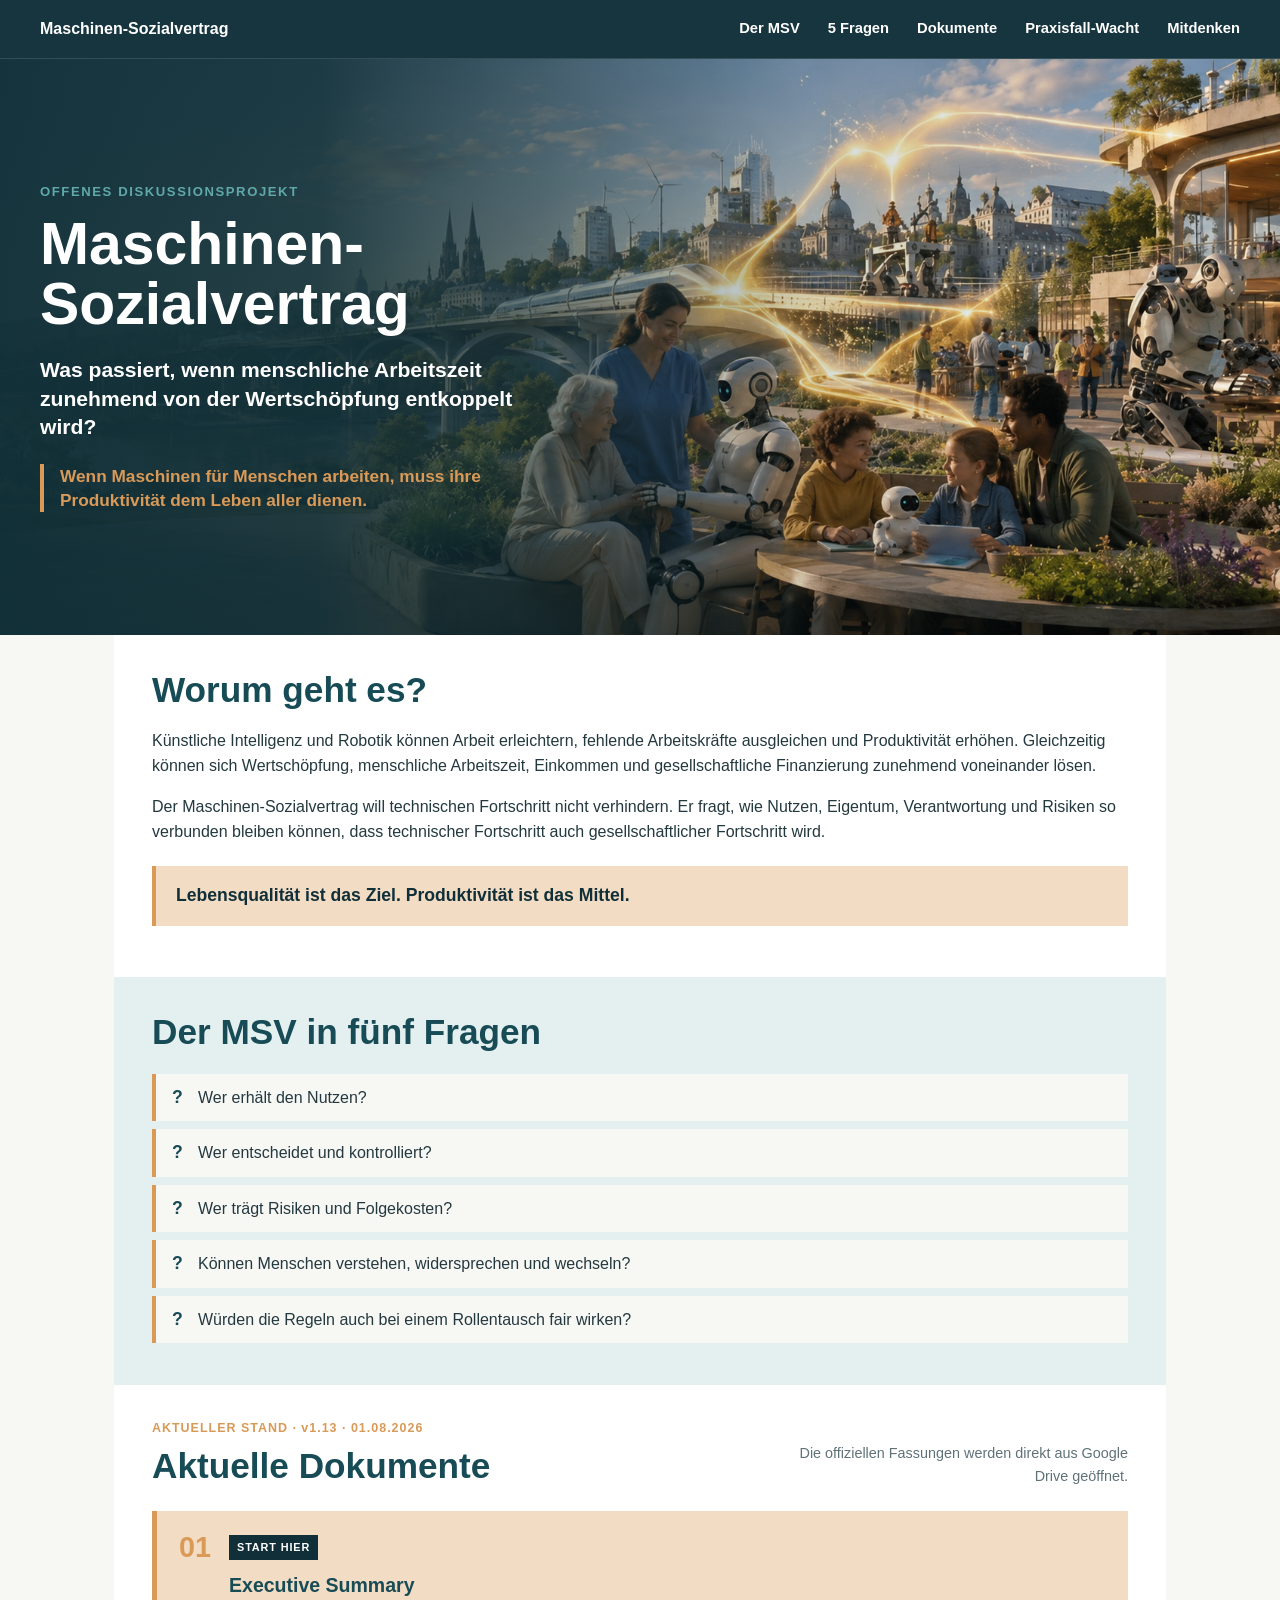
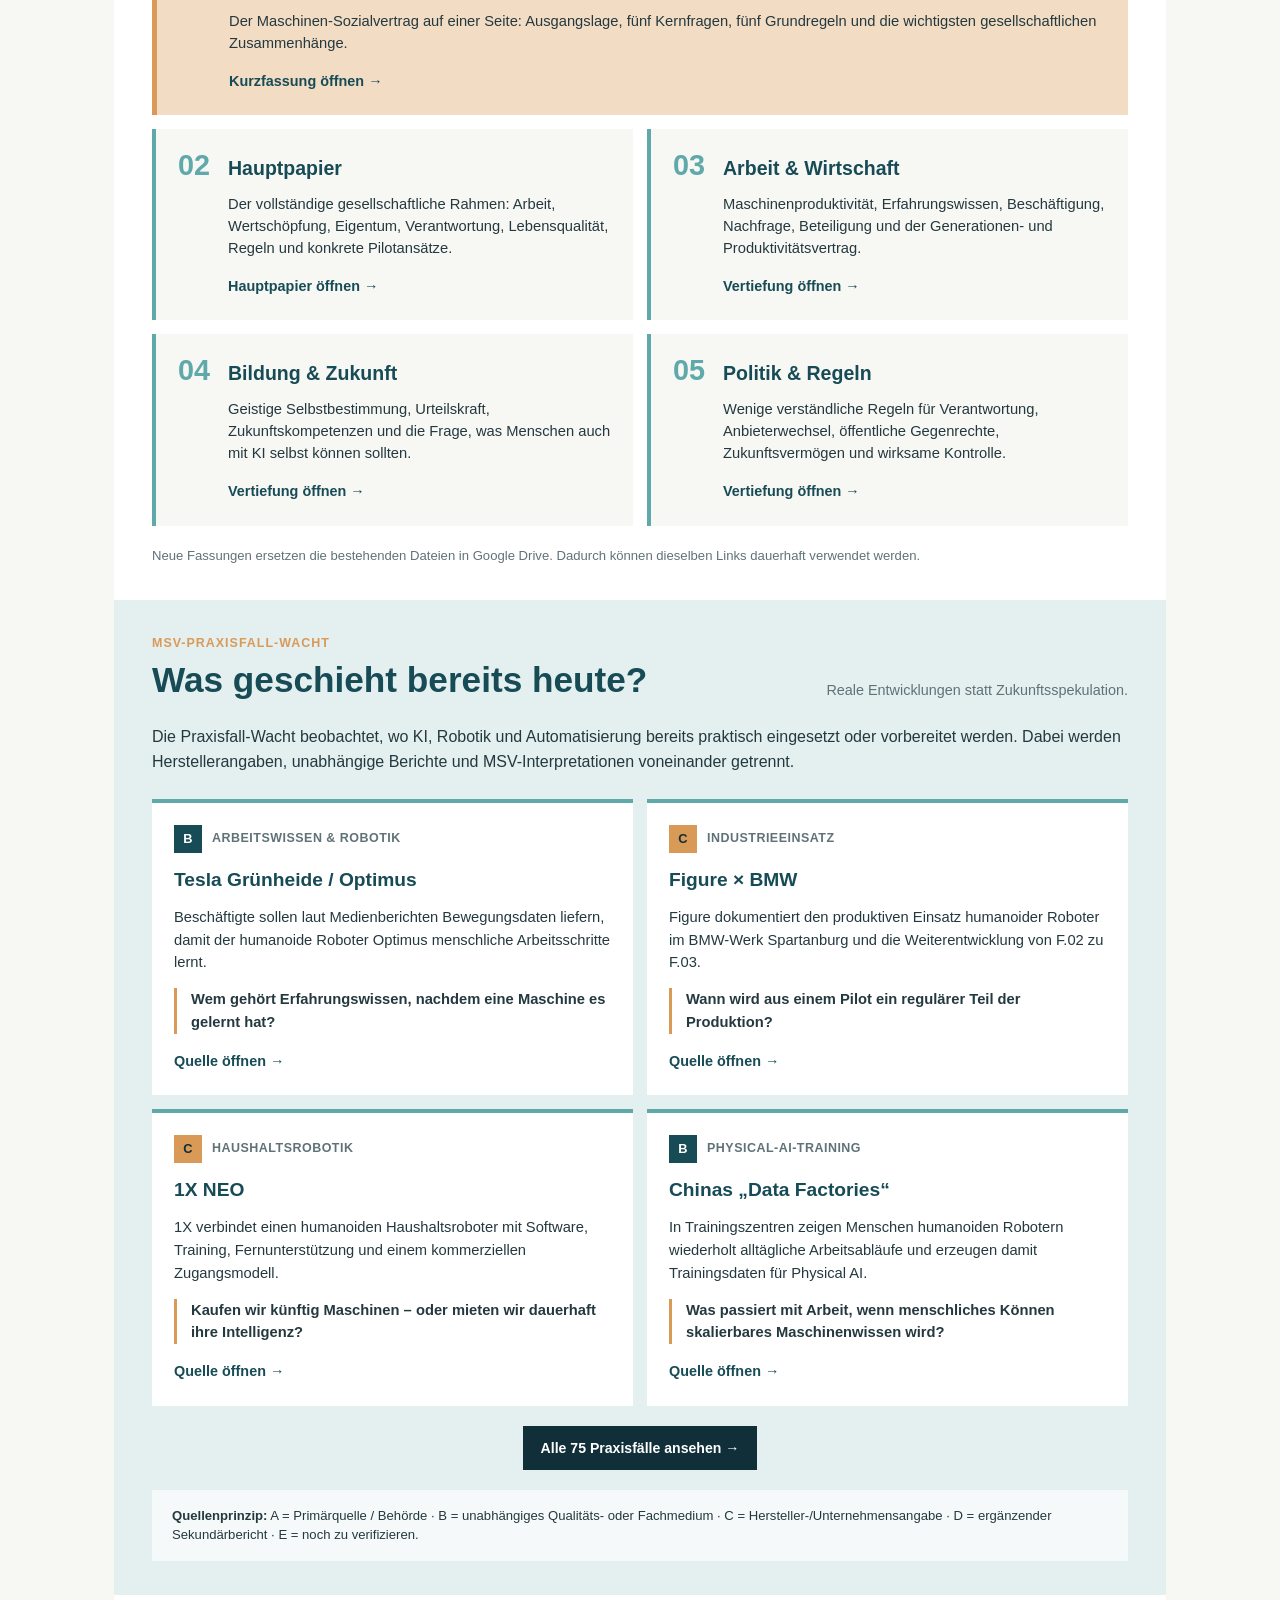
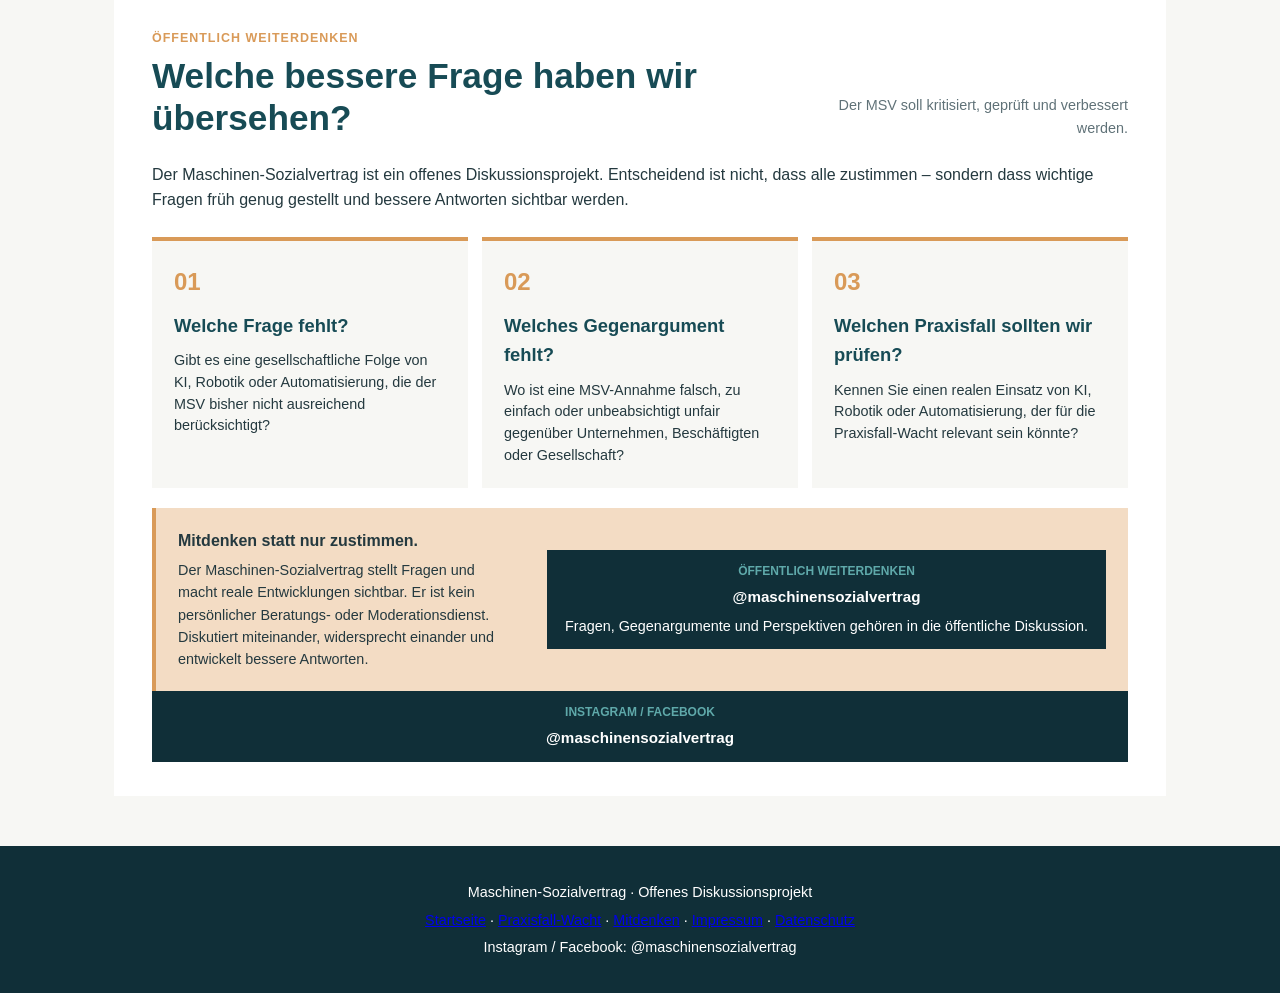
==== commit 9bbca890: "Update index.html" ====
--- a/index.html
+++ b/index.html
@@ -591,20 +591,43 @@
     </div>
 
 
-    <div class="think-cta">
-
-      <div>
-
-        <strong>
-          Mitdenken statt nur zustimmen.
-        </strong>
-
-        <p>
-          Diskussionen sollen möglichst öffentlich sichtbar bleiben,
-          damit auch andere Menschen davon lernen und weiterdenken können.
-        </p>
-
-      </div>
+<div class="think-cta">
+
+  <div>
+
+    <strong>
+      Mitdenken statt nur zustimmen.
+    </strong>
+
+    <p>
+      Der Maschinen-Sozialvertrag stellt Fragen und macht
+      reale Entwicklungen sichtbar. Er ist kein persönlicher
+      Beratungs- oder Moderationsdienst.
+      Diskutiert miteinander, widersprecht einander
+      und entwickelt bessere Antworten.
+    </p>
+
+  </div>
+
+
+  <div class="social-box">
+
+    <span>
+      Öffentlich weiterdenken
+    </span>
+
+    <strong>
+      @maschinensozialvertrag
+    </strong>
+
+    <p class="social-note">
+      Fragen, Gegenargumente und Perspektiven
+      gehören in die öffentliche Diskussion.
+    </p>
+
+  </div>
+
+</div>
 
 
       <div class="social-box">
--- a/styles.css
+++ b/styles.css
@@ -945,13 +945,30 @@
     transform: none;
   }
 
-}
+/* =========================
+   FOOTER-LINKS
+   ========================= */
+
 footer a {
   color: var(--white);
   text-decoration: none;
 }
 
-footer a:hover {
+footer a:hover,
+footer a:focus-visible {
   color: var(--orange);
   text-decoration: underline;
 }
+
+.footer-links {
+  display: flex;
+  justify-content: center;
+  align-items: center;
+  flex-wrap: wrap;
+  gap: 6px;
+}
+
+footer a[aria-current="page"] {
+  color: var(--orange);
+  font-weight: bold;
+}
